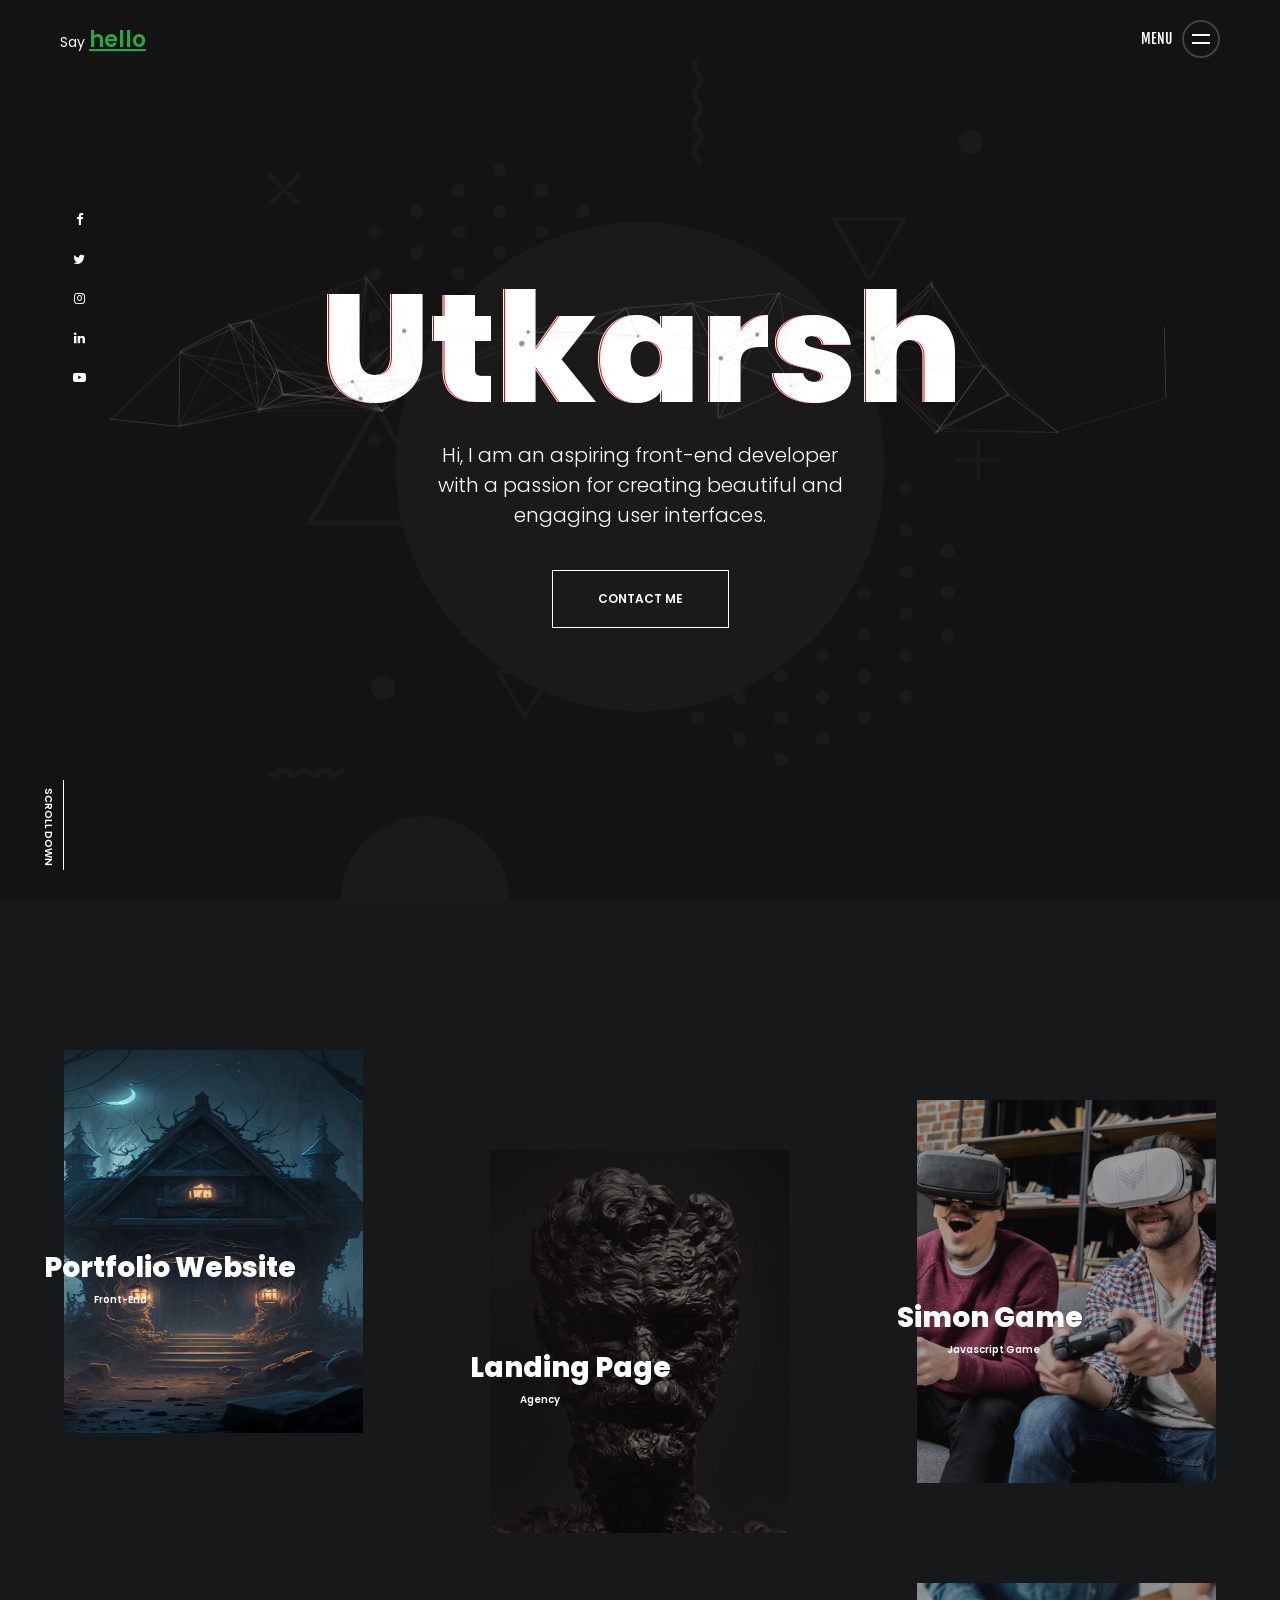
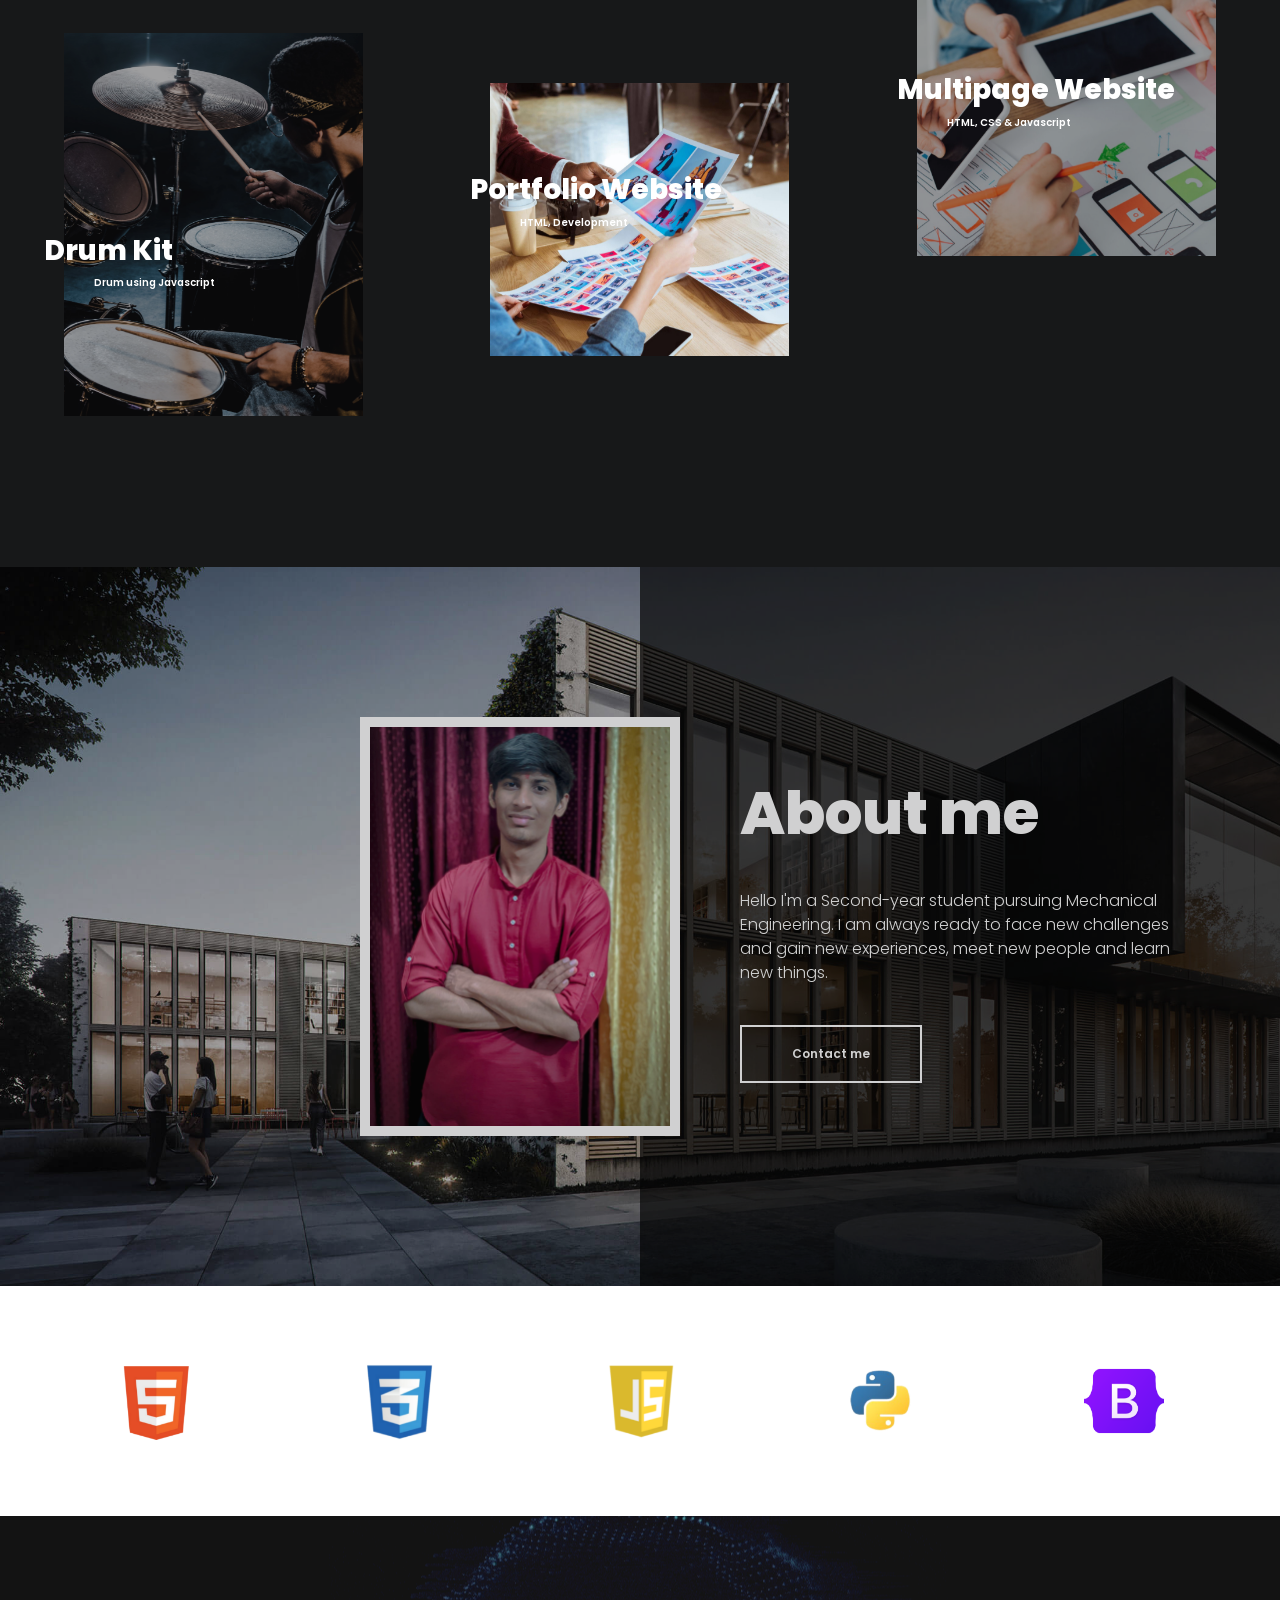
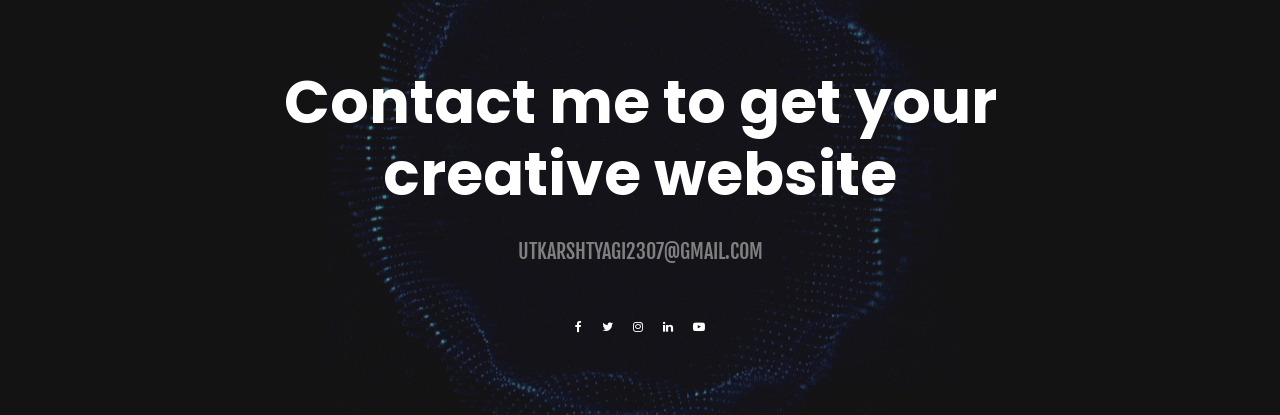
==== index.html @ cb0cd1a7 "updated index" ====
<!doctype html>
<html lang="en">
<head>
<meta charset="utf-8">
<meta name="viewport" content="width=device-width, initial-scale=1, shrink-to-fit=no">
<meta name="format-detection" content="telephone=no">
<meta name="theme-color" content="#33a16e"/>
<title>Utkarsh Tyagi</title>
<meta name="author" content="Themezinho">
<meta name="description" content="Unicord | Creative Portfolio for Freelancers & Agencies">
<meta name="keywords" content="creative, works, showcase, portfolio, highlight, projects, parallax, agency, digital, studio, css, animation, transition, svg, html, css">


<!-- TWITTER META -->
<meta name="twitter:card" content="summary">
<meta name="twitter:site" content="@geeky_utkarsh">
<meta name="twitter:creator" content="@geeky_utkarsh">
<meta name="twitter:title" content="Utkarsh Tyagi">

<!-- CSS FILES -->
<link rel="stylesheet" href="css/font-awesome.min.css">
<link rel="stylesheet" href="css/animate.min.css">
<link rel="stylesheet" href="css/swiper.min.css">
<link rel="stylesheet" href="css/bootstrap.min.css">
<link rel="stylesheet" href="css/style.css">
</head>


<body>
<div class="preloader">
  <div class="inner">
    <div class="loader">
      <div class="trackbar">
        <div class="loadbar"></div>
      </div>
    </div>
    <!-- end loader -->
    <div class="holder"> <span class="typewriter" id="typewriter"></span> </div>
    <!-- end holder --> 
  </div>
  <!-- end inner --> 
</div>
<!-- end preloader -->
<div class="transition-overlay">
  <div class="green-layer"></div>
  <div class="black-layer"></div>
</div>
<!-- end transition-overlay -->
<nav class="navigation-menu">
  <div class="green-layer"></div>
  <div class="black-layer"></div>
  <div class="inner">
    <ul>
      <li><a href="#">Home</a></li>
      <li><a href="#portfolio">Portfolio</a></li>
      <li><a href="#about">About</a></li>
      <li><a href="mailto:utkarshtyagi2307@gmail.com">Contact me</a></li>
    </ul>
    <address>
    J.C. BOSE UST<br>
    121006, Faridabad<br>
    Haryana
    </address>
  </div>
  <!-- end inner --> 
</nav>
<!-- end navigation-menu -->
  <nav class="navbar">
    <!-- <div class="logo"> <a href="index.html"><img src="images/logo.png" alt="Image"></a> </div> -->
    <!-- end logo -->
    <div class="email-us">Say <a href="mailto:utkarshtyagi2307@gmail.com"><span class="green">hello</span></a></div>
    <!-- end email-us -->
    <!-- <div class="languages"> <a href="#" class="active">EN</a> <a href="#">RU</a> </div> -->
    <!-- end languages -->
    <div class="sandwich-nav"> <b>MENU</b>
      <div class="sandwich-btn circle" id="sandwich-btn" data-dist="7"> <span></span> <span></span> </div>
      <!-- end sandwich-btn --> 
      
    </div>
    <!-- end sandwich-nav --> 
  </nav>
  <!-- end navbar -->
<header class="header">
	<div class="particles-mask" id="parallax">
  <div class="inner">
  <div class="masker">
  <div class="layer" data-depth="0.2">
   <h1 data-text="Utkarsh">Utkarsh</h1>
   </div>
   <!-- end layer -->
  <div id="particles-js"></div>
  <!-- end particles-js -->
   </div>
   <!-- end masker -->
   <h5>Hi, I am an aspiring front-end developer with a passion for creating beautiful and engaging user interfaces.</h5>
   <a href="callto:8447203113">CONTACT ME</a>
  </div>
  <!-- end inner -->
</div>
<!-- end particles-mask -->
	
  <ul class="social-media">
    <li><a href="https://www.facebook.com/profile.php?id=100008472822147"><i class="fa fa-facebook"></i></a></li>
    <li><a href="https://twitter.com/geeky_utkarsh"><i class="fa fa-twitter"></i></a></li>
    <li><a href="https://www.instagram.com/geeky_utkarsh/"><i class="fa fa-instagram"></i></a></li>
    <li><a href="https://www.linkedin.com/in/utkarsh-tyagi-35b911200/"><i class="fa fa-linkedin"></i></a></li>
    <li><a href="https://www.youtube.com/@UtkarshTyagiOfficial"><i class="fa fa-youtube-play"></i></a></li>
  </ul>
  <div class="scroll-down"><b>SCROLL DOWN</b><span></span></div>
  <!-- end scroll-down --> 
</header>
<!-- end header -->
<div class="header-spacing"></div>
<!-- end header-spacing -->
<main>
<section id="portfolio" class="works">
  <ul>
    <li class="wow fadeInUp">
      <figure data-tilt> <img src="images/works01.png" alt="Image" class="thumb">
        <figcaption>
           <img src="images/brand-logo.png" alt="Image" class="brand">
          
          <h3>Portfolio Website</h3>
          <small>Front-End</small> <a href="case-details.html">CLICK HERE</a> </figcaption>
      </figure>
    </li>
    <li class="wow fadeInUp">
      <figure data-tilt> <img src="images/works02.jpg" alt="Image" class="thumb">
        <figcaption> <img src="images/brand-logo.png" alt="Image" class="brand">
          <h3>Landing Page</h3>
          <small>Agency</small> <a href="case-details.html">CLICK HERE</a> </figcaption>
      </figure>
    </li>
    <li class="wow fadeInUp">
      <figure data-tilt> <img src="images/works03.png" alt="Image" class="thumb" style="opacity: 0.6;">
        <figcaption> <img src="images/brand-logo.png" alt="Image" class="brand">
          <h3>Simon Game</h3>
          <small>Javascript Game</small> <a href="case-details.html">CLICK HERE</a> </figcaption>
      </figure>
    </li>
    <li class="wow fadeInUp">
      <figure data-tilt> <img src="images/works04.png" alt="Image" class="thumb" style="opacity: 0.6;">
        <figcaption> <img src="images/brand-logo.png" alt="Image" class="brand">
          <h3>Drum Kit</h3>
          <small>Drum using Javascript</small> <a href="case-details.html">CLICK HERE</a> </figcaption>
      </figure>
    </li>
    <li class="wow fadeInUp">
      <figure data-tilt> <img src="images/works05.jpeg" alt="Image" class="thumb" style="opacity: 0.6;">
        <figcaption> <img src="images/brand-logo.png" alt="Image" class="brand">
          <h3>Multipage Website</h3>
          <small>HTML, CSS & Javascript</small> <a href="case-details.html">CLICK HERE</a> </figcaption>
      </figure>
    </li>
    <li class="wow fadeInUp">
      <figure data-tilt> <img src="images/works06.jpeg" alt="Image" class="thumb">
        <figcaption> <img src="images/brand-logo.png" alt="Image" class="brand">
          <h3>Portfolio Website</h3>
          <small>HTML, Development</small> <a href="case-details.html">CLICK HERE</a> </figcaption>
      </figure>
    </li>
  </ul>
</section>
<!-- end works -->
<!-- <section class="features-content">
  <div class="container">
    <div class="row">
      <div class="col-lg-5 wow fadeInLeft">
        <h2>BENEFITS WITH UNICORDS</h2>
        <h6>All of our products exist to help you customize your website and add some advanced functionality lacks.</h6>
      </div>
 
      <div class="col-lg-7">
        <div class="row inner">
          <div class="col-md-4 wow fadeInUp"> <img src="images/icon01.png" alt="Image">
            <h4>USER INTERFACE & EXPERIENCE</h4>
            <p>Unicord provides a fantastic living experience.</p>
            <a href="#">LEARN MORE</a> </div>
         
          <div class="col-md-4 wow fadeInUp"> <img src="images/icon02.png" alt="Image">
            <h4>USER FRIENDLY CMS SYSTEMS</h4>
            <p>Website and add some advanced lacks.</p>
            <a href="#">LEARN MORE</a> </div>
        
          <div class="col-md-4 wow fadeInUp"> <img src="images/icon03.png" alt="Image">
            <h4>DIGITAL MEDIA MARKETTING</h4>
            <p>Website and add some advanced functionality.</p>
            <a href="#">LEARN MORE</a> </div>
         
          <div class="col-md-4 wow fadeInUp"> <img src="images/icon02.png" alt="Image">
            <h4>MOBILE APPLICATIONS ANDROID & IOS</h4>
            <p>Website and add some advanced functionality</p>
            <a href="#">LEARN MORE</a> </div>
         
          <div class="col-md-4 wow fadeInUp"> <img src="images/icon03.png" alt="Image">
            <h4>VIDEO EDITION & TV COMMERCIALS</h4>
            <p>Website and add some advanced functionality</p>
            <a href="#">LEARN MORE</a> </div>
       
        </div>
    
      </div>
  
    </div>

  </div>
 
</section> -->
<!-- end features-content -->
<section id="about" class="full-media-content bg-image" data-background="images/hero01.jpg">
  <div class="sides">
    <figure class="wow fadeInLeft"><img src="images/office01.jpeg" alt="Image"></figure>
  </div>
  <!-- end sides -->
  <div class="sides inner-content">
    <div class="inner wow fadeInUp">
      <h5></h5>
      <h2>About me</h2>
      <p>Hello I'm a Second-year student pursuing Mechanical Engineering. I am always ready to face new challenges and gain new experiences, meet new people and learn new things.</p>
      <a href="#">Contact me</a> </div>
    <!-- end inner --> 
  </div>
  <!-- end sides --> 
</section>
<!-- end full-media-content -->
<section class="logos">
  <div class="container">
    <ul>
      <li class="wow fadeInUp">
        <figure> <img src="images/logo01.png" alt="Image">
          <h6>HTML 5</h6>
        </figure>
      </li>
      <li class="wow fadeInUp">
        <figure> <img src="images/logo02.png" alt="Image">
          <h6>CSS 3</h6>
        </figure>
      </li>
      <li class="wow fadeInUp">
        <figure> <img src="images/logo03.png" alt="Image">
          <h6>JAVASCRIPT</h6>
        </figure>
      </li>
      <li class="wow fadeInUp">
        <figure> <img src="images/logo04.png" alt="Image">
          <h6>PYTHON</h6>
        </figure>
      </li>
      <li class="wow fadeInUp">
        <figure> <img src="images/logo05.png" alt="Image">
          <h6>BOOTSTRAP</h6>
        </figure>
      </li>
    </ul>
  </div>
  <!-- end container -->
</section>
<!-- end logos -->
<footer class="footer">
  <div class="container wow fadeIn"> 
   <!-- <img src="images/logo.png" alt="Image"> -->
    <h2>Contact me to get your<br>
      creative website</h2>
    <a href="mailto:utkarshtyagi2307@gmail.com"><h5>utkarshtyagi2307@gmail.com</h5></a>
    <ul>
      <li><a href="https://www.facebook.com/profile.php?id=100008472822147"><i class="fa fa-facebook"></i></a></li>
      <li><a href="https://twitter.com/geeky_utkarsh"><i class="fa fa-twitter"></i></a></li>
      <li><a href="https://www.instagram.com/geeky_utkarsh/"><i class="fa fa-instagram"></i></a></li>
      <li><a href="https://www.linkedin.com/in/utkarsh-tyagi-35b911200/"><i class="fa fa-linkedin"></i></a></li>
      <li><a href="https://www.youtube.com/@UtkarshTyagiOfficial"><i class="fa fa-youtube-play"></i></a></li>
    </ul>
  <!-- end container --> 
</footer>
<!-- end footer --> 
</main>
<!-- end main -->


<!-- JS FILES --> 
<script src="js/jquery.min.js"></script> 
<script src="js/popper.min.js"></script> 
<script src="js/bootstrap.min.js"></script> 
<script src="js/swiper.min.js"></script> 
<script src="js/wow.min.js"></script> 
<script src="js/isotope.min.js"></script> 
<script src="js/tilt.jquery.js"></script> 
<script src="js/jquery.typewriter.js"></script>
<script src='js/TweenMax.min.js'></script> 
<script src='js/imagesloaded.pkgd.min.js'></script>  
<script src='js/particles.min.js'></script>  
<script src='js/jquery.parallax.min.js'></script>  
<script src='js/motion.blur.js'></script>  
<script src="js/scripts.js"></script> 

<!--Start of Tawk.to Script-->
<script type="text/javascript">
  var Tawk_API=Tawk_API||{}, Tawk_LoadStart=new Date();
  (function(){
  var s1=document.createElement("script"),s0=document.getElementsByTagName("script")[0];
  s1.async=true;
  s1.src='https://embed.tawk.to/63efea5d4247f20fefe13436/1gpgimvr1';
  s1.charset='UTF-8';
  s1.setAttribute('crossorigin','*');
  s0.parentNode.insertBefore(s1,s0);
  })();
  </script>
  <!--End of Tawk.to Script-->

</body>
</html>
---- css/style.css ----
/*

@Author: Themezinho
@URL: http://www.themezinho.net

This file contains the styling for the actual theme, this
is the file you need to edit to change the look of the
theme.


// Table of contents //

	01.	GOOGLE FONTS
	02.	BODY
	03.	CUSTOM CLASSES
	04. FORM ELEMENTS
	05.	SECTIONS
	06.	HTML TAGS
	07.	LINKS
	08.	MODAL
	09.	PAGINATION
	10. PRELOADER
	11.	TRANSITION OVERLAY
	12.	SANDWICH BUTTON
	13.	SCROLL DOWN
	14.	NAVIGATION MENU
	15.	HEADER
	16.	SOCIAL MEDIA
	17.	NAVBAR
	18.	SLIDER
	19.	PAGE HEADER
	20.	VIDEO BG
	21.	WORKS
	22.	FEATURES CONTENT
	23.	LISTING CONTENT
	24.	FULL MEDIA CONTENT
	25.	INTRODUCTION
	26. OUR TEAM
	27.	NEWS
	28.	SAY HELLO
	29.	LOGOS
	30.	FOOTER
	31.	RESPONSIVE TABLET FIXES
	32. REPSONSIVE MOBILE FIXES



*/
/* GOOGLE FONTS */
@import url("https://fonts.googleapis.com/css?family=Fjalla+One|Poppins:300,400,600,800&subset=latin-ext");
* {
  outline: none !important;
}

body {
  font-size: 16px;
  background: #131313;
  font-family: "Poppins", sans-serif;
  -webkit-font-smoothing: antialiased;
  text-rendering: optimizeLegibility;
  -moz-osx-font-smoothing: grayscale;
  height: 100%;
  overflow: hidden;
}

html {
  height: 100%;
}

/* HTML ELEMENTS */
img {
  max-width: 100%;
}

b {
  font-weight: 600;
}

strong {
  font-weight: 800;
}

/* CUSTOM CLASSES */
@media (min-width: 1200px) {
  .container {
    max-width: 1240px;
  }
}
.header-spacing {
  width: 100%;
  height: 100%;
  display: flex;
  flex-wrap: wrap;
}

.overflow {
  overflow: hidden;
}

/* FORM ELEMENTS */
input[type=text] {
  height: 58px;
  line-height: 54px;
  display: inline-block;
  border: 2px solid #eee;
  padding: 0 20px;
}

textarea {
  height: 158px;
  line-height: 54px;
  display: inline-block;
  border: 2px solid #eee;
  padding: 20px;
}

label {
  display: block;
  font-weight: 600;
}

button[type=submit] {
  height: 58px;
  display: inline-block;
  padding: 0 40px;
  color: #fff;
  font-size: 13px;
  font-weight: 700;
  background: #000;
  color: #fff;
  border: none;
}

/* SECTIONS */
main {
  width: 100%;
  display: flex;
  flex-wrap: wrap;
  position: relative;
  z-index: 5;
  background: #171819;
}

/* LINKS */
a {
  -webkit-transition: 0.25s ease-in-out;
  -moz-transition: 0.25s ease-in-out;
  -ms-transition: 0.25s ease-in-out;
  -o-transition: 0.25s ease-in-out;
  transition: 0.25s ease-in-out;
  color: #000;
}
a:hover {
  text-decoration: underline;
}

/* GLITCH ANIMZ */
@keyframes noise-anim {
  0% {
    clip: rect(18px, 9999px, 16px, 0);
  }
  5% {
    clip: rect(129px, 9999px, 91px, 0);
  }
  10% {
    clip: rect(48px, 9999px, 117px, 0);
  }
  15% {
    clip: rect(19px, 9999px, 40px, 0);
  }
  20% {
    clip: rect(46px, 9999px, 53px, 0);
  }
  25% {
    clip: rect(90px, 9999px, 18px, 0);
  }
  30% {
    clip: rect(76px, 9999px, 129px, 0);
  }
  35% {
    clip: rect(48px, 9999px, 62px, 0);
  }
  40% {
    clip: rect(100px, 9999px, 80px, 0);
  }
  45% {
    clip: rect(105px, 9999px, 29px, 0);
  }
  50% {
    clip: rect(78px, 9999px, 79px, 0);
  }
  55% {
    clip: rect(7px, 9999px, 119px, 0);
  }
  60% {
    clip: rect(83px, 9999px, 108px, 0);
  }
  65% {
    clip: rect(80px, 9999px, 92px, 0);
  }
  70% {
    clip: rect(79px, 9999px, 68px, 0);
  }
  75% {
    clip: rect(14px, 9999px, 65px, 0);
  }
  80% {
    clip: rect(76px, 9999px, 78px, 0);
  }
  85% {
    clip: rect(44px, 9999px, 66px, 0);
  }
  90% {
    clip: rect(28px, 9999px, 118px, 0);
  }
  95% {
    clip: rect(125px, 9999px, 79px, 0);
  }
  100% {
    clip: rect(103px, 9999px, 15px, 0);
  }
}
@keyframes noise-anim-2 {
  0% {
    clip: rect(80px, 9999px, 50px, 0);
  }
  5% {
    clip: rect(79px, 9999px, 29px, 0);
  }
  10% {
    clip: rect(8px, 9999px, 80px, 0);
  }
  15% {
    clip: rect(69px, 9999px, 98px, 0);
  }
  20% {
    clip: rect(56px, 9999px, 95px, 0);
  }
  25% {
    clip: rect(4px, 9999px, 94px, 0);
  }
  30% {
    clip: rect(37px, 9999px, 75px, 0);
  }
  35% {
    clip: rect(91px, 9999px, 97px, 0);
  }
  40% {
    clip: rect(128px, 9999px, 127px, 0);
  }
  45% {
    clip: rect(75px, 9999px, 108px, 0);
  }
  50% {
    clip: rect(75px, 9999px, 110px, 0);
  }
  55% {
    clip: rect(94px, 9999px, 83px, 0);
  }
  60% {
    clip: rect(111px, 9999px, 112px, 0);
  }
  65% {
    clip: rect(5px, 9999px, 84px, 0);
  }
  70% {
    clip: rect(90px, 9999px, 54px, 0);
  }
  75% {
    clip: rect(10px, 9999px, 93px, 0);
  }
  80% {
    clip: rect(60px, 9999px, 47px, 0);
  }
  85% {
    clip: rect(70px, 9999px, 119px, 0);
  }
  90% {
    clip: rect(83px, 9999px, 119px, 0);
  }
  95% {
    clip: rect(55px, 9999px, 78px, 0);
  }
  100% {
    clip: rect(64px, 9999px, 91px, 0);
  }
}
/* DOTS MENU */
.dots-menu {
  float: right;
  position: relative;
  width: 20px;
  height: 20px;
  margin: 0;
  cursor: pointer;
}
.dots-menu .pix {
  position: absolute;
  width: 4px;
  height: 4px;
  background-color: #fff;
  border-radius: 100%;
  transition: 0.2s ease-in-out;
}
.dots-menu .pix:nth-of-type(1) {
  transform: translate(0px, 0px);
}
.dots-menu .pix:nth-of-type(2) {
  transform: translate(8px, 0px);
}
.dots-menu .pix:nth-of-type(3) {
  transform: translate(16px, 0px);
}
.dots-menu .pix:nth-of-type(4) {
  transform: translate(0px, 8px);
}
.dots-menu .pix:nth-of-type(5) {
  transform: translate(8px, 8px);
}
.dots-menu .pix:nth-of-type(6) {
  transform: translate(16px, 8px);
}
.dots-menu .pix:nth-of-type(7) {
  transform: translate(0px, 16px);
}
.dots-menu .pix:nth-of-type(8) {
  transform: translate(8px, 16px);
}
.dots-menu .pix:nth-of-type(9) {
  transform: translate(16px, 16px);
}
.dots-menu:hover .pix {
  background-color: #33a16e;
}
.dots-menu:hover .pix:nth-of-type(1) {
  transform: translate(-4px, -4px);
}
.dots-menu:hover .pix:nth-of-type(3) {
  transform: translate(20px, -4px);
}
.dots-menu:hover .pix:nth-of-type(7) {
  transform: translate(-4px, 20px);
}
.dots-menu:hover .pix:nth-of-type(9) {
  transform: translate(20px, 20px);
}
.dots-menu.active .pix:nth-of-type(1) {
  transform: translate(0, 0);
}
.dots-menu.active .pix:nth-of-type(2) {
  transform: translate(4px, 4px);
}
.dots-menu.active .pix:nth-of-type(3) {
  transform: translate(16px, 0);
}
.dots-menu.active .pix:nth-of-type(4) {
  transform: translate(4px, 12px);
}
.dots-menu.active .pix:nth-of-type(6) {
  transform: translate(12px, 4px);
}
.dots-menu.active .pix:nth-of-type(7) {
  transform: translate(0, 16px);
}
.dots-menu.active .pix:nth-of-type(8) {
  transform: translate(12px, 12px);
}
.dots-menu.active .pix:nth-of-type(9) {
  transform: translate(16px, 16px);
}
.dots-menu.active:hover .pix:nth-of-type(1) {
  transform: translate(-4px, -4px);
}
.dots-menu.active:hover .pix:nth-of-type(2) {
  transform: translate(2px, 2px);
}
.dots-menu.active:hover .pix:nth-of-type(3) {
  transform: translate(20px, -4px);
}
.dots-menu.active:hover .pix:nth-of-type(4) {
  transform: translate(2px, 14px);
}
.dots-menu.active:hover .pix:nth-of-type(6) {
  transform: translate(14px, 2px);
}
.dots-menu.active:hover .pix:nth-of-type(7) {
  transform: translate(-4px, 20px);
}
.dots-menu.active:hover .pix:nth-of-type(8) {
  transform: translate(14px, 14px);
}
.dots-menu.active:hover .pix:nth-of-type(9) {
  transform: translate(20px, 20px);
}

/* MODAL */
.modal .modal-dialog {
  width: 600px;
  max-width: 100%;
  margin: 0 auto;
}

.modal .modal-dialog .modal-content {
  width: 100%;
  height: 300px;
  margin-top: 30%;
  border-radius: 0;
  border: none;
  box-shadow: 0 0 40px rgba(0, 0, 0, 0.3);
  position: relative;
}

.modal .modal-dialog .modal-content .close {
  width: 50px;
  height: 50px;
  line-height: 50px;
  background: #33a16e;
  color: #fff;
  position: absolute;
  right: 0;
  top: 0;
  opacity: 1;
  text-align: center;
  font-size: 13px;
}

.modal #map {
  width: 100%;
  height: 300px;
  float: left;
}

.green {
  color: #28a745!important;
}

/* PAGINATION */
.pagination {
  width: 100%;
  height: 40px;
  display: block;
  float: left;
  text-align: center;
  margin: 0;
}
.pagination li.page-item {
  float: none;
  display: inline-block;
}
.pagination li.page-item a.page-link {
  height: 40px;
  line-height: 36px;
  border: 2px solid #000;
  float: left;
  border-radius: 0 !important;
  font-size: 12px;
  color: #000;
  font-weight: 600;
  padding: 0 20px;
}

/* PRELOADER */
.preloader {
  width: 100%;
  height: 100%;
  position: fixed;
  left: 0;
  top: 0;
  z-index: 13;
  background: #33a16e;
  -webkit-transition: all 400ms cubic-bezier(0.595, 0.03, 0, 0.88);
  -moz-transition: all 400ms cubic-bezier(0.595, 0.03, 0, 0.88);
  -o-transition: all 400ms cubic-bezier(0.595, 0.03, 0, 0.88);
  transition: all 400ms cubic-bezier(0.595, 0.03, 0, 0.88);
  /* custom */
  -webkit-transition-timing-function: cubic-bezier(0.595, 0.03, 0, 0.88);
  -moz-transition-timing-function: cubic-bezier(0.595, 0.03, 0, 0.88);
  -o-transition-timing-function: cubic-bezier(0.595, 0.03, 0, 0.88);
  transition-timing-function: cubic-bezier(0.595, 0.03, 0, 0.88);
  /* custom */
}
.preloader .inner {
  width: 100%;
  height: 100%;
  position: absolute;
  left: 0;
  top: 0;
  background: url(../images/preloader.gif) center no-repeat #000;
  background-size: 80px 80px;
  -webkit-transition: all 400ms cubic-bezier(0.595, 0.03, 0, 0.88);
  -moz-transition: all 400ms cubic-bezier(0.595, 0.03, 0, 0.88);
  -o-transition: all 400ms cubic-bezier(0.595, 0.03, 0, 0.88);
  transition: all 400ms cubic-bezier(0.595, 0.03, 0, 0.88);
  /* custom */
  -webkit-transition-timing-function: cubic-bezier(0.595, 0.03, 0, 0.88);
  -moz-transition-timing-function: cubic-bezier(0.595, 0.03, 0, 0.88);
  -o-transition-timing-function: cubic-bezier(0.595, 0.03, 0, 0.88);
  transition-timing-function: cubic-bezier(0.595, 0.03, 0, 0.88);
  /* custom */
}
.preloader .holder {
  width: 100%;
  height: 26px;
  position: absolute;
  left: 0;
  top: 50%;
  margin-top: 50px;
  text-align: center;
}
.preloader .typewriter {
  height: 26px;
  line-height: 26px;
  display: inline-block;
  color: #fff;
}
.preloader .typewriter #typewriter-text {
  float: left;
  font-size: 12px;
  margin-left: 5px;
  margin-top: -2px;
  margin-right: 3px;
}
.preloader .typewriter #typewriter-suffix {
  width: 2px;
  height: 16px;
  display: inline-block;
  background: #33a16e;
  text-indent: -1000px;
  overflow: hidden;
}
.preloader .loader {
  width: 100%;
  height: 3px;
  border: none;
  border-radius: none;
  position: absolute;
  top: 0;
  left: 0;
}
.preloader .loader:after {
  content: "";
  display: block;
  width: 100%;
  height: 100%;
  z-index: 3;
  position: absolute;
  top: 0;
  left: 0;
}
.preloader .trackbar {
  width: 100%;
  height: 100%;
  border-radius: 0;
  color: #fff;
  text-align: center;
  position: relative;
  background: #808080;
  opacity: 0.99;
}
.preloader .loadbar {
  width: 0%;
  height: 100%;
  background: #33a16e;
  box-shadow: 0px 0px 10px #33a16e;
  position: absolute;
  top: 0;
  left: 0;
  z-index: 2;
  animation: flicker 5s infinite;
  overflow: hidden;
}

/* PAGE LOADED */
.page-loaded {
  overflow: inherit;
}
.page-loaded .preloader {
  left: 100%;
  transition-delay: 0.5s;
}
.page-loaded .preloader .inner {
  left: 100%;
}
.page-loaded .navbar {
  transform: translateY(0);
}
.page-loaded .header {
  margin: 0;
}
.page-loaded .header .slider {
  transform: scale(1);
  opacity: 1;
}
.page-loaded .header .slider .gallery-thumbs {
  transform: translateX(0);
  opacity: 1;
}

/* TRANSITION OVERLAY */
.transition-overlay {
  width: 100%;
  height: 100%;
  position: fixed;
  top: 0;
  left: 0;
  z-index: 13;
  visibility: hidden;
}
.transition-overlay .black-layer {
  width: 100%;
  height: 100%;
  position: absolute;
  left: -100%;
  top: 0;
  z-index: 3;
  background: #000;
  -webkit-transition: all 400ms cubic-bezier(0.595, 0.03, 0, 0.88);
  -moz-transition: all 400ms cubic-bezier(0.595, 0.03, 0, 0.88);
  -o-transition: all 400ms cubic-bezier(0.595, 0.03, 0, 0.88);
  transition: all 400ms cubic-bezier(0.595, 0.03, 0, 0.88);
  /* custom */
  -webkit-transition-timing-function: cubic-bezier(0.595, 0.03, 0, 0.88);
  -moz-transition-timing-function: cubic-bezier(0.595, 0.03, 0, 0.88);
  -o-transition-timing-function: cubic-bezier(0.595, 0.03, 0, 0.88);
  transition-timing-function: cubic-bezier(0.595, 0.03, 0, 0.88);
  /* custom */
}
.transition-overlay .green-layer {
  width: 100%;
  height: 100%;
  position: absolute;
  left: -100%;
  top: 0;
  z-index: 2;
  background: #33a16e;
  -webkit-transition: all 400ms cubic-bezier(0.595, 0.03, 0, 0.88);
  -moz-transition: all 400ms cubic-bezier(0.595, 0.03, 0, 0.88);
  -o-transition: all 400ms cubic-bezier(0.595, 0.03, 0, 0.88);
  transition: all 400ms cubic-bezier(0.595, 0.03, 0, 0.88);
  /* custom */
  -webkit-transition-timing-function: cubic-bezier(0.595, 0.03, 0, 0.88);
  -moz-transition-timing-function: cubic-bezier(0.595, 0.03, 0, 0.88);
  -o-transition-timing-function: cubic-bezier(0.595, 0.03, 0, 0.88);
  transition-timing-function: cubic-bezier(0.595, 0.03, 0, 0.88);
  /* custom */
}
.transition-overlay.open {
  visibility: visible;
}
.transition-overlay.open .green-layer {
  left: 0;
  transition-delay: 0s;
}
.transition-overlay.open .black-layer {
  left: 0;
  transition-delay: 0.4s;
}

/* SANDWICH BUTTON */
.sandwich-btn {
  width: 46px;
  height: 46px;
  float: right;
  position: relative;
  cursor: pointer;
  border-radius: 50%;
}
.sandwich-btn span {
  display: block;
  height: 2px;
  width: 18px;
  background: #fff;
  opacity: 1;
  position: absolute;
  right: 8px;
  -webkit-transform: rotate(0deg);
  -moz-transform: rotate(0deg);
  -o-transform: rotate(0deg);
  transform: rotate(0deg);
  -webkit-transition: 0.25s ease-in-out;
  -moz-transition: 0.25s ease-in-out;
  -o-transition: 0.25s ease-in-out;
  transition: 0.25s ease-in-out;
}
.sandwich-btn span:nth-child(1) {
  top: 12px;
}
.sandwich-btn span:nth-child(2) {
  top: 20px;
}
.sandwich-btn.open span:nth-child(1) {
  top: 16px;
  -webkit-transform: rotate(135deg);
  -moz-transform: rotate(135deg);
  -o-transform: rotate(135deg);
  transform: rotate(135deg);
}
.sandwich-btn.open span:nth-child(2) {
  top: 16px;
  -webkit-transform: rotate(-135deg);
  -moz-transform: rotate(-135deg);
  -o-transform: rotate(-135deg);
  transform: rotate(-135deg);
}

/* NAVIGATION MENU */
.navigation-menu {
  width: 100%;
  height: 100%;
  display: flex;
  flex-direction: column;
  justify-content: center;
  position: fixed;
  left: 0;
  top: 0;
  z-index: 8;
  visibility: hidden;
  -webkit-transition: 0.25s ease-in-out;
  -moz-transition: 0.25s ease-in-out;
  -ms-transition: 0.25s ease-in-out;
  -o-transition: 0.25s ease-in-out;
  transition: 0.25s ease-in-out;
}
.navigation-menu .black-layer {
  width: 100%;
  height: 100%;
  position: absolute;
  left: -100%;
  top: 0;
  z-index: 3;
  background: #000;
  -webkit-transition: all 400ms cubic-bezier(0.595, 0.03, 0, 0.88);
  -moz-transition: all 400ms cubic-bezier(0.595, 0.03, 0, 0.88);
  -o-transition: all 400ms cubic-bezier(0.595, 0.03, 0, 0.88);
  transition: all 400ms cubic-bezier(0.595, 0.03, 0, 0.88);
  /* custom */
  -webkit-transition-timing-function: cubic-bezier(0.595, 0.03, 0, 0.88);
  -moz-transition-timing-function: cubic-bezier(0.595, 0.03, 0, 0.88);
  -o-transition-timing-function: cubic-bezier(0.595, 0.03, 0, 0.88);
  transition-timing-function: cubic-bezier(0.595, 0.03, 0, 0.88);
  /* custom */
}
.navigation-menu .green-layer {
  width: 100%;
  height: 100%;
  position: absolute;
  left: -100%;
  top: 0;
  z-index: 2;
  background: #33a16e;
  -webkit-transition: all 400ms cubic-bezier(0.595, 0.03, 0, 0.88);
  -moz-transition: all 400ms cubic-bezier(0.595, 0.03, 0, 0.88);
  -o-transition: all 400ms cubic-bezier(0.595, 0.03, 0, 0.88);
  transition: all 400ms cubic-bezier(0.595, 0.03, 0, 0.88);
  /* custom */
  -webkit-transition-timing-function: cubic-bezier(0.595, 0.03, 0, 0.88);
  -moz-transition-timing-function: cubic-bezier(0.595, 0.03, 0, 0.88);
  -o-transition-timing-function: cubic-bezier(0.595, 0.03, 0, 0.88);
  transition-timing-function: cubic-bezier(0.595, 0.03, 0, 0.88);
  /* custom */
}
.navigation-menu .inner {
  color: #fff;
  position: relative;
  z-index: 4;
  text-align: center;
  -webkit-transition: all 400ms cubic-bezier(0.595, 0.03, 0, 0.88);
  -moz-transition: all 400ms cubic-bezier(0.595, 0.03, 0, 0.88);
  -o-transition: all 400ms cubic-bezier(0.595, 0.03, 0, 0.88);
  transition: all 400ms cubic-bezier(0.595, 0.03, 0, 0.88);
  /* custom */
  -webkit-transition-timing-function: cubic-bezier(0.595, 0.03, 0, 0.88);
  -moz-transition-timing-function: cubic-bezier(0.595, 0.03, 0, 0.88);
  -o-transition-timing-function: cubic-bezier(0.595, 0.03, 0, 0.88);
  transition-timing-function: cubic-bezier(0.595, 0.03, 0, 0.88);
  /* custom */
  opacity: 0;
  transform: scale(1.1);
}
.navigation-menu .inner ul {
  display: block;
  margin: 0;
  padding: 0;
}
.navigation-menu .inner ul li {
  display: block;
  margin: 0;
  padding: 0;
  position: relative;
}
.navigation-menu .inner ul li:hover ul {
  opacity: 1;
  visibility: visible;
}
.navigation-menu .inner ul li ul {
  width: 100%;
  height: 100%;
  display: flex;
  flex-direction: row;
  position: absolute;
  left: 0;
  top: 0;
  background: rgba(0, 0, 0, 0.95);
  text-align: center;
  flex-wrap: wrap;
  justify-content: center;
  align-items: center;
  opacity: 0;
  visibility: hidden;
  -webkit-transition: 0.25s ease-in-out;
  -moz-transition: 0.25s ease-in-out;
  -ms-transition: 0.25s ease-in-out;
  -o-transition: 0.25s ease-in-out;
  transition: 0.25s ease-in-out;
  transition-delay: 0s !important;
}
.navigation-menu .inner ul li ul li {
  margin: 0 20px;
  padding: 0;
  list-style: none;
  position: static;
}
.navigation-menu .inner ul li ul li a {
  float: left;
  font-size: 18px;
}
.navigation-menu .inner ul li ul li a:before {
  display: none;
}
.navigation-menu .inner ul li ul li a:hover {
  color: #33a16e;
}
.navigation-menu .inner ul li a {
  font-size: 50px;
  font-weight: 800;
  color: #fff;
  position: relative;
}
.navigation-menu .inner ul li a:before {
  content: "";
  width: 0;
  height: 10px;
  position: absolute;
  left: 0;
  bottom: 12px;
  background: #33a16e;
  z-index: -1;
  -webkit-transition: 0.25s ease-in-out;
  -moz-transition: 0.25s ease-in-out;
  -ms-transition: 0.25s ease-in-out;
  -o-transition: 0.25s ease-in-out;
  transition: 0.25s ease-in-out;
}
.navigation-menu .inner ul li a:hover {
  text-decoration: none;
}
.navigation-menu .inner ul li a:hover:before {
  width: 100%;
}
.navigation-menu .inner address {
  margin-top: 50px;
  font-size: 18px;
  font-family: "Fjalla One", sans-serif;
}
.navigation-menu.open {
  visibility: visible;
}
.navigation-menu.open .green-layer {
  left: 0;
  transition-delay: 0s;
}
.navigation-menu.open .black-layer {
  left: 0;
  transition-delay: 0.4s;
}
.navigation-menu.open .inner {
  opacity: 1;
  transition-delay: 0.5s;
  transform: scale(1);
}

/* HEADER */
.header {
  width: 100%;
  height: 100%;
  display: flex;
  flex-wrap: wrap;
  position: fixed;
  left: 0;
  top: 0;
}

/* SOCIAL MEDIA */
.social-media {
  width: 38px;
  position: absolute;
  z-index: 7;
  left: 60px;
  top: 200px;
  text-align: center;
  margin: 0;
  padding: 0;
}
.social-media li {
  width: 100%;
  float: left;
  display: block;
  padding: 0;
  list-style: none;
}
.social-media li a {
  width: 100%;
  float: left;
  color: #fff;
  font-size: 13px;
  margin: 10px 0;
}
.social-media li a:hover {
  color: #33a16e;
}

/* SCROLL DOWN */
.scroll-down {
  width: 1px;
  height: 90px;
  position: absolute;
  left: 63px;
  bottom: 30px;
  z-index: 2;
}
.scroll-down b {
  width: 100px;
  font-size: 10px;
  font-weight: 600;
  color: #fff;
  transform-origin: left;
  margin-left: -15px;
  margin-top: 0;
  transform: rotate(90deg);
  float: left;
}
.scroll-down span {
  display: block;
  position: relative;
  padding-top: 79px;
  text-align: center;
}

.scroll-down span::before {
  -webkit-animation: elasticus 1.2s cubic-bezier(1, 0, 0, 1) infinite;
  -moz-animation: elasticus 1.2s cubic-bezier(1, 0, 0, 1) infinite;
  -o-animation: elasticus 1.2s cubic-bezier(1, 0, 0, 1) infinite;
  animation: elasticus 1.2s cubic-bezier(1, 0, 0, 1) infinite;
}

.scroll-down span::before {
  position: absolute;
  top: 0px;
  left: 50%;
  margin-left: -0.5px;
  width: 1px;
  height: 90px;
  background: #fff;
  content: "";
}

/* NAVBAR */
.navbar {
  width: 100%;
  height: 78px;
  display: flex;
  flex-wrap: wrap;
  padding: 20px 60px;
  position: fixed;
  left: 0;
  top: 0;
  z-index: 11;
  transform: translateY(-100%);
  -webkit-transition: all 400ms cubic-bezier(0.595, 0.03, 0, 0.88);
  -moz-transition: all 400ms cubic-bezier(0.595, 0.03, 0, 0.88);
  -o-transition: all 400ms cubic-bezier(0.595, 0.03, 0, 0.88);
  transition: all 400ms cubic-bezier(0.595, 0.03, 0, 0.88);
  /* custom */
  -webkit-transition-timing-function: cubic-bezier(0.595, 0.03, 0, 0.88);
  -moz-transition-timing-function: cubic-bezier(0.595, 0.03, 0, 0.88);
  -o-transition-timing-function: cubic-bezier(0.595, 0.03, 0, 0.88);
  transition-timing-function: cubic-bezier(0.595, 0.03, 0, 0.88);
  /* custom */
  transition-delay: 0.8s;
}
.navbar.hide {
  transform: translateY(-100%);
}
.navbar .logo {
  margin-left: 0;
  margin-right: 30px;
}
.navbar .logo img {
  height: 45px;
}
.navbar .email-us {
  margin-left: 0;
  margin-right: auto;
  color: #fff;
  font-size: 14px;
}
.navbar .email-us a {
  color: #33a16e;
  /* text-decoration: underline; */
  font-size: 22px;
  font-weight: 600;
}
.navbar .email-us a:hover {
  color: #0fd97b;
}
.navbar .email-us a span {
  color: #fff;
  text-decoration: underline;
}
.navbar .languages {
  margin-right: 50px;
  font-family: "Fjalla One", sans-serif;
}
.navbar .languages a {
  float: left;
  margin-left: 10px;
  color: #808080;
  font-size: 14px;
  color: #808080;
}
.navbar .languages a:hover {
  color: #33a16e;
  text-decoration: none;
}
.navbar .languages a.active {
  color: #fff;
}
.navbar .sandwich-nav {
  margin-right: 0;
}
.navbar .sandwich-nav b {
  font-size: 14px;
  line-height: 38px;
  color: #fff;
  font-weight: 400;
  font-family: "Fjalla One", sans-serif;
}
.navbar .sandwich-nav .circle {
  width: 38px;
  height: 38px;
  float: right;
  border: 2px solid rgba(255, 255, 255, 0.2);
  border-radius: 50%;
  margin-left: 10px;
  position: relative;
  cursor: pointer;
}
.navbar .sandwich-nav .circle.open {
  border-color: #fff;
  background: #fff;
}
.navbar .sandwich-nav .circle.open span {
  background: #000;
}

/* SLIDER */
.header {
  margin: 0;
}
.header .slider {
  width: 100%;
  height: 100%;
  position: absolute;
  left: 0;
  top: 0;
  transform: scale(1.4);
  -webkit-transition: all 400ms cubic-bezier(0.595, 0.03, 0, 0.88);
  -moz-transition: all 400ms cubic-bezier(0.595, 0.03, 0, 0.88);
  -o-transition: all 400ms cubic-bezier(0.595, 0.03, 0, 0.88);
  transition: all 400ms cubic-bezier(0.595, 0.03, 0, 0.88);
  /* custom */
  -webkit-transition-timing-function: cubic-bezier(0.595, 0.03, 0, 0.88);
  -moz-transition-timing-function: cubic-bezier(0.595, 0.03, 0, 0.88);
  -o-transition-timing-function: cubic-bezier(0.595, 0.03, 0, 0.88);
  transition-timing-function: cubic-bezier(0.595, 0.03, 0, 0.88);
  /* custom */
  transition-delay: 0.6s;
  opacity: 0;
}
.header .slider:after {
  content: "";
  width: 100%;
  height: 100%;
  position: absolute;
  left: 0;
  top: 0;
  background: url(../images/lines.png);
  z-index: 1;
}
.header .gallery-top {
  width: 100%;
  height: 100%;
  position: absolute;
  left: 0;
  top: 0;
  z-index: 2;
  background: #000;
}
.header .gallery-top .swiper-wrapper {
  opacity: 0.6;
}
.header .gallery-top .swiper-wrapper .slide-inner {
  width: 100%;
  height: 100%;
  position: absolute;
  left: 0;
  top: 0;
  z-index: 1;
  background-size: cover;
  background-position: center;
  display: flex;
  justify-content: center;
  align-items: center;
}

.header .gallery-thumbs {
  height: 60%;
  position: absolute;
  left: 60px;
  top: 20%;
  z-index: 2;
  overflow: hidden;
  transform: translateX(-100px);
  opacity: 0;
  -webkit-transition: all 400ms cubic-bezier(0.595, 0.03, 0, 0.88);
  -moz-transition: all 400ms cubic-bezier(0.595, 0.03, 0, 0.88);
  -o-transition: all 400ms cubic-bezier(0.595, 0.03, 0, 0.88);
  transition: all 400ms cubic-bezier(0.595, 0.03, 0, 0.88);
  /* custom */
  -webkit-transition-timing-function: cubic-bezier(0.595, 0.03, 0, 0.88);
  -moz-transition-timing-function: cubic-bezier(0.595, 0.03, 0, 0.88);
  -o-transition-timing-function: cubic-bezier(0.595, 0.03, 0, 0.88);
  transition-timing-function: cubic-bezier(0.595, 0.03, 0, 0.88);
  /* custom */
  transition-delay: 0.8s;
}
.header .gallery-thumbs .swiper-slide {
  width: 100%;
  display: flex;
  flex-direction: column;
  justify-content: center;
  font-size: 90px;
  color: #808080;
  font-weight: 700;
}
.header .gallery-thumbs .swiper-slide.swiper-slide-active {
  color: #fff;
}
.header .gallery-thumbs .swiper-slide.swiper-slide-active a {
  display: block;
}
.header .gallery-thumbs .swiper-slide a {
  font-size: 14px;
  display: none;
  float: right;
  color: #33a16e;
  font-weight: 600;
  margin-bottom: 0;
  margin-top: -20px;
}
.header .gallery-thumbs .swiper-slide a:hover {
  text-decoration: none;
}
.header .gallery-thumbs .swiper-slide a:hover .plus {
  color: #000;
  background: #fff;
}
.header .gallery-thumbs .swiper-slide a .plus {
  width: 30px;
  height: 30px;
  display: inline-block;
  border: 2px solid rgba(255, 255, 255, 0.3);
  border-radius: 50%;
  margin-left: 6px;
  text-align: center;
  line-height: 27px;
  color: #fff;
  -webkit-transition: 0.25s ease-in-out;
  -moz-transition: 0.25s ease-in-out;
  -ms-transition: 0.25s ease-in-out;
  -o-transition: 0.25s ease-in-out;
  transition: 0.25s ease-in-out;
}

.header .swiper-pagination {
  width: auto;
  position: absolute;
  left: 60px;
  bottom: 30px;
  color: #fff;
  z-index: 99;
}

.header .swiper-pagination span:first-child {
  font-size: 56px;
  height: 50px;
  line-height: 50px;
  float: left;
  overflow: hidden;
  padding-top: 3px;
  font-weight: 600;
}

.header .swiper-pagination span:last-child {
  font-size: 14px;
}

.header .swiper-pagination span:before {
  content: "0";
}

/* PARTICLES MASK */
.particles-mask {
  width: 100%;
  height: 100%;
  display: flex;
  flex-wrap: wrap;
  flex-direction: column;
  justify-content: center;
  text-align: center;
  position: absolute;
  top: 0;
  left: 0;
  background: url(../images/pattern-bg2.png) center no-repeat #131313;
  background-size: auto 100% !important;
  padding: 0 100px;
}
.particles-mask .inner {
  width: 100%;
}
.particles-mask .inner .masker {
  width: 100%;
  overflow: hidden;
  position: relative;
}
.particles-mask .inner .masker h1 {
  display: inline-block;
  margin-bottom: 15px;
  font-size: 12vw;
  font-weight: 800;
  line-height: 1;
  color: #fff;
  position: relative;
}
.particles-mask .inner .masker h1:before {
  content: attr(data-text);
  position: absolute;
  left: -2px;
  text-shadow: 1px 0 blue;
  top: 0;
  color: white;
  overflow: hidden;
  clip: rect(0, 900px, 0, 0);
  animation: noise-anim-2 3s infinite linear alternate-reverse;
}
.particles-mask .inner .masker h1:after {
  content: attr(data-text);
  position: absolute;
  left: 2px;
  text-shadow: -1px 0 red;
  top: 0;
  color: white;
  overflow: hidden;
  clip: rect(0, xw00px, 0, 0);
  animation: noise-anim 2s infinite linear alternate-reverse;
}
.particles-mask .inner h5 {
  color: #fff;
  font-weight: 300;
  font-size: 20px;
  padding: 0 30%;
  line-height: 30px;
  margin-bottom: 40px;
}
.particles-mask .inner a {
  height: 58px;
  line-height: 56px;
  display: inline-block;
  border: 1px solid #fff;
  color: #fff;
  padding: 0 45px;
  font-size: 12px;
  font-weight: 600;
}
.particles-mask .inner a:hover {
  background: #33a16e;
  color: #fff;
  border-color: #33a16e;
  text-decoration: none;
}
.particles-mask #particles-js {
  width: 100%;
  height: 100%;
  position: absolute;
  left: 0;
  top: 0;
  mix-blend-mode: darken;
}

/* MOTION BLUR */
.motion-blur {
  width: 100%;
  height: 100%;
  display: flex;
  flex-wrap: wrap;
  flex-direction: column;
  justify-content: center;
  position: absolute;
  left: 0;
  top: 0;
}
.motion-blur canvas {
  width: 100%;
  height: 100%;
  position: absolute;
  left: 0;
  top: 0;
}
.motion-blur .inner {
  display: inline-block;
  position: relative;
  z-index: 2;
  text-align: center;
}
.motion-blur .inner h1 {
  font-size: 10vw;
  font-weight: 800;
  color: #fff;
  -webkit-text-fill-color: transparent;
  -webkit-text-stroke-width: 1px;
  -webkit-text-stroke-color: #fff;
  line-height: 1;
  margin-bottom: 20px;
}
.motion-blur .inner h5 {
  font-size: 20px;
  font-weight: 800;
  color: #fff;
  margin-bottom: 40px;
}
.motion-blur .inner a {
  width: 48px;
  height: 48px;
  line-height: 46px;
  display: inline-block;
  text-align: center;
  color: #fff;
  border-radius: 50%;
  font-size: 24px;
  font-weight: 300;
  border: 2px solid #fff;
}
.motion-blur .inner a:hover {
  background: #fff;
  color: #000;
  text-decoration: none;
}

/* ANIMATION BG*/
.animation-bg {
  width: 100%;
  height: 100%;
  display: flex;
  flex-wrap: wrap;
  flex-direction: column;
  justify-content: center;
  position: absolute;
  left: 0;
  top: 0;
  background: url(../images/anim-hero.gif) center no-repeat #131313;
}
.animation-bg .inner {
  display: inline-block;
  position: relative;
  z-index: 2;
  text-align: center;
}
.animation-bg .inner img {
  display: inline-block;
  width: 650px;
  max-width: 100%;
}

/* VIDEO HERO */
.video-hero {
  width: 100%;
  height: 100%;
  display: flex;
  flex-wrap: wrap;
  flex-direction: column;
  justify-content: center;
  position: absolute;
  left: 0;
  top: 0;
}
.video-hero .inner {
  display: inline-block;
  position: relative;
  z-index: 2;
  text-align: center;
}
.video-hero .inner h1 {
  font-size: 10vw;
  font-weight: 800;
  color: #fff;
  -webkit-text-fill-color: transparent;
  -webkit-text-stroke-width: 1px;
  -webkit-text-stroke-color: #fff;
  line-height: 1;
  margin-bottom: 20px;
}
.video-hero .inner h5 {
  font-size: 20px;
  font-weight: 800;
  color: #fff;
  margin-bottom: 40px;
}
.video-hero a {
  height: 58px;
  line-height: 56px;
  display: inline-block;
  border: 1px solid #fff;
  color: #fff;
  padding: 0 45px;
  font-size: 12px;
  font-weight: 600;
}
.video-hero a:hover {
  background: #33a16e;
  color: #fff;
  border-color: #33a16e;
  text-decoration: none;
}

/* PAGE HEADER */
.page-header {
  width: 100%;
  height: 600px;
  display: flex;
  flex-wrap: wrap;
  flex-direction: column;
  justify-content: center;
  position: relative;
  background: #000;
  position: fixed;
  left: 0;
  top: 0;
}
.page-header:after {
  content: "";
  width: 100%;
  height: 100%;
  position: absolute;
  left: 0;
  top: 0;
  background: url(../images/lines.png);
  z-index: 1;
}
.page-header .inner {
  width: 100%;
  padding: 0 60px;
  margin-top: 39px;
  position: relative;
  z-index: 3;
}
.page-header .inner h2 {
  font-size: 8em;
  font-weight: 800;
  line-height: 1;
  color: #fff;
  position: relative;
}
.page-header .inner h2:before {
  content: attr(data-text);
  position: absolute;
  left: -2px;
  text-shadow: 1px 0 blue;
  top: 0;
  color: white;
  overflow: hidden;
  clip: rect(0, 900px, 0, 0);
  animation: noise-anim-2 3s infinite linear alternate-reverse;
}
.page-header .inner h2:after {
  content: attr(data-text);
  position: absolute;
  left: 2px;
  text-shadow: -1px 0 red;
  top: 0;
  color: white;
  overflow: hidden;
  clip: rect(0, xw00px, 0, 0);
  animation: noise-anim 2s infinite linear alternate-reverse;
}
.page-header .inner p {
  font-size: 26px;
  line-height: 40px;
  color: #fff;
  font-weight: 300;
  margin-bottom: 0;
  padding-right: 40%;
}

.page-header-spacing {
  width: 100%;
  height: 600px;
  display: flex;
  flex-wrap: nowrap;
}

/* VIDEO BG */
.video-bg {
  width: 100%;
  height: 100%;
  position: absolute;
  left: 0;
  top: 0;
  overflow: hidden;
  background: #000;
}
.video-bg video {
  min-height: 100%;
  min-width: 100%;
  position: absolute;
  left: 0;
  top: 50%;
  transform: translateY(-50%);
  opacity: 0.1;
  mix-blend-mode: luminosity;
}

/* WORKS */
.works {
  width: 100%;
  display: flex;
  flex-wrap: wrap;
  padding-top: 150px;
  padding-bottom: 50px;
}
.works.two-cols ul li {
  width: 50%;
}
.works.four-cols ul li {
  width: 25%;
}
.works.four-cols ul li figure figcaption {
  padding: 20px;
}
.works.four-cols ul li figure figcaption h3 {
  font-size: 20px;
  margin-left: -30px;
}
.works.four-cols ul li figure figcaption small {
  margin-bottom: 20px;
}
.works ul {
  width: 100%;
  float: left;
  margin: 0;
  padding: 0;
}
.works ul li {
  width: 33.33333%;
  float: left;
  margin: 0;
  margin-bottom: 100px;
  padding: 0 5%;
  list-style: none;
}
.works ul li:nth-child(2n+2) {
  margin-top: 100px;
}
.works ul li:nth-child(3n+3) {
  margin-top: 50px;
}
.works ul li figure {
  position: relative;
  width: 100%;
  height: 100%;
  float: left;
  margin: 0;
  transform-style: preserve-3d;
}
.works ul li figure * {
  -webkit-transition: 0.25s ease-in-out;
  -moz-transition: 0.25s ease-in-out;
  -ms-transition: 0.25s ease-in-out;
  -o-transition: 0.25s ease-in-out;
  transition: 0.25s ease-in-out;
}
.works ul li figure:hover {
  margin: 0;
}
.works ul li figure:hover .thumb {
  box-shadow: 4px 21px 44px -13px rgba(0, 0, 0, 0.75);
}
.works ul li figure:hover figcaption {
  text-shadow: 2px 10px 10px rgba(0, 0, 0, 0.35);
}
.works ul li figure:hover figcaption a {
  opacity: 1;
}
.works ul li figure:hover figcaption .brand {
  opacity: 1;
}
.works ul li figure .thumb {
  width: 100%;
}
.works ul li figure figcaption {
  position: absolute;
  left: 0;
  bottom: 0;
  padding: 0 30px;
  padding-bottom: 50px;
  transform: translateZ(20px);
}
.works ul li figure figcaption .brand {
  height: 30px;
  margin-bottom: 40px;
  opacity: 0;
}
.works ul li figure figcaption h3 {
  font-weight: 800;
  color: #fff;
  margin-left: -50px;
}
.works ul li figure figcaption small {
  font-size: 10px;
  color: #fff;
  display: block;
  margin-bottom: 50px;
  font-weight: 600;
}
.works ul li figure figcaption a {
  display: inline-block;
  color: #fff;
  font-size: 12px;
  font-family: "Fjalla One", sans-serif;
  border-bottom: 2px solid #fff;
  padding-bottom: 2px;
  opacity: 0;
}
.works ul li figure figcaption a:hover {
  text-decoration: none;
}

/* WORKS FILTER */
.filter-bar {
  width: 100%;
  float: left;
  margin-bottom: 60px;
}
.filter-bar .works-filter {
  float: left;
  line-height: 20px;
  margin: 0;
  padding: 0;
}
.filter-bar .works-filter li {
  float: left;
  margin: 0;
  margin-right: 10px;
  padding: 0;
  list-style: none;
  opacity: 0;
  transform: translateY(10px);
  -webkit-transition: 0.25s ease-in-out;
  -moz-transition: 0.25s ease-in-out;
  -ms-transition: 0.25s ease-in-out;
  -o-transition: 0.25s ease-in-out;
  transition: 0.25s ease-in-out;
}
.filter-bar .works-filter li:nth-child(1) {
  transition-delay: 0s;
}
.filter-bar .works-filter li:nth-child(2) {
  transition-delay: 0.05s;
}
.filter-bar .works-filter li:nth-child(3) {
  transition-delay: 0.1s;
}
.filter-bar .works-filter li:nth-child(4) {
  transition-delay: 0.15s;
}
.filter-bar .works-filter li:nth-child(5) {
  transition-delay: 0.2s;
}
.filter-bar .works-filter li:nth-child(6) {
  transition-delay: 0.25s;
}
.filter-bar .works-filter li:nth-child(7) {
  transition-delay: 0.3s;
}
.filter-bar .works-filter li:nth-child(8) {
  transition-delay: 0.35s;
}
.filter-bar .works-filter li:nth-child(9) {
  transition-delay: 0.4s;
}
.filter-bar .works-filter li a {
  float: left;
  font-size: 13px;
  color: #fff;
  font-family: "Fjalla One", sans-serif;
  border-bottom: 2px solid transparent;
  padding: 0 2px;
  padding-bottom: 2px;
}
.filter-bar .works-filter li a.current {
  color: #33a16e;
  border-bottom: 2px solid #33a16e;
}
.filter-bar .works-filter li a:hover {
  color: #33a16e;
  text-decoration: none;
}
.filter-bar .works-filter.active li {
  opacity: 1;
  transform: translateY(0);
}

.filter-btn {
  float: right;
}
.filter-btn span {
  float: right;
  line-height: 22px;
  font-weight: 600;
  font-size: 13px;
  margin-right: 20px;
  color: #fff;
}

/* CASE DETAIL */
.case-details {
  width: 100%;
  display: flex;
  flex-wrap: wrap;
  background: #fff;
}
.case-details figure {
  width: 100%;
  float: left;
  margin-bottom: 30px;
}
.case-details figure img {
  width: 100%;
  float: left;
}
.case-details h3 {
  font-size: 80px;
  font-weight: 800;
  margin-bottom: 20px;
  margin-top: 150px;
}
.case-details h6 {
  font-weight: 300;
  font-size: 24px;
  line-height: 34px;
  padding-right: 40%;
  margin-bottom: 20px;
}
.case-details p {
  color: #808080;
}
.case-details p:last-child {
  margin-bottom: 60px;
}
.case-details .case-navbar {
  width: 100%;
  float: left;
  margin-bottom: 0;
  background: #fff;
  padding: 0;
  text-align: center;
  z-index: 2;
  position: -webkit-sticky;
  position: -moz-sticky;
  position: -ms-sticky;
  position: -o-sticky;
  position: sticky;
  top: 0;
}
.case-details .case-navbar ul {
  width: 100%;
  float: left;
  padding: 30px 0;
  margin: 0;
}
.case-details .case-navbar ul li {
  display: inline-block;
  margin: 0 30px;
  padding: 0;
  list-style: none;
}
.case-details .case-navbar ul li a {
  font-weight: 600;
}
.case-details .case-navbar ul li a:hover {
  color: #33a16e;
  text-decoration: none;
}

/* FEATURES CONTENT */
.features-content {
  width: 100%;
  display: flex;
  flex-wrap: wrap;
  padding-top: 150px;
  padding-bottom: 80px;
  background: #fff;
}
.features-content h2 {
  font-size: 50px;
  font-weight: 800;
  margin-bottom: 40px;
  margin-top: -10px;
}
.features-content h6 {
  font-size: 17px;
  font-weight: 300;
  line-height: 30px;
  color: #808080;
  padding-right: 20%;
}
.features-content h5 {
  font-size: 20px;
  font-weight: 300;
  color: #808080;
  margin-top: -20px;
  margin-bottom: 80px;
}
.features-content img {
  height: 55px;
  margin-bottom: 20px;
}
.features-content h4 {
  font-weight: 800;
  font-size: 15px;
  margin-bottom: 20px;
}
.features-content p {
  font-size: 14px;
  color: #808080;
  line-height: 22px;
}
.features-content ul {
  width: 100%;
  float: left;
  margin: 0;
  margin-top: -13px;
  margin-bottom: 70px;
  padding: 0;
}
.features-content ul li {
  width: 100%;
  float: left;
  margin: 0;
  padding: 5px 0;
  list-style: none;
  font-size: 14px;
  color: #808080;
}
.features-content a {
  font-size: 12px;
  color: #33a16e;
  display: inline-block;
  font-weight: 600;
  margin-bottom: 70px;
  position: relative;
}
.features-content a:before {
  content: "";
  width: 0;
  height: 2px;
  background: #33a16e;
  position: absolute;
  left: 0;
  bottom: 0;
  -webkit-transition: 0.25s ease-in-out;
  -moz-transition: 0.25s ease-in-out;
  -ms-transition: 0.25s ease-in-out;
  -o-transition: 0.25s ease-in-out;
  transition: 0.25s ease-in-out;
}
.features-content a:hover {
  text-decoration: none;
}
.features-content a:hover:before {
  width: 100%;
}

/* LISTING CONTENT */
.listing-content {
  width: 100%;
  display: flex;
  flex-wrap: wrap;
  padding: 150px 0;
  color: #fff;
}
.listing-content h3 {
  font-family: "Fjalla One", sans-serif;
}
.listing-content ul {
  width: 100%;
  display: flex;
  flex-wrap: wrap;
  margin: 0;
  padding: 0;
}
.listing-content ul li {
  width: 100%;
  margin: 0;
  padding: 10px 0;
  list-style: none;
  font-size: 13px;
}

/* FULL MEDIA CONTENT */
.full-media-content {
  width: 100%;
  display: flex;
  flex-wrap: wrap;
  background-size: cover !important;
  position: relative;
}
.full-media-content .video-bg video {
  opacity: 1;
}
.full-media-content .sides {
  flex: 1;
  padding: 150px 0;
  position: relative;
}
.full-media-content .sides figure {
  width: 50%;
  position: relative;
  z-index: 2;
  float: right;
  margin-bottom: 0;
  margin-right: -40px;
  border: 10px solid #fff;
}
.full-media-content .sides figure img {
  width: 100%;
}
.full-media-content .inner-content {
  display: flex;
  flex-wrap: wrap;
  justify-content: center;
  flex-direction: column;
  background: rgba(0, 0, 0, 0.7);
  color: #fff;
}
.full-media-content .inner-content .inner {
  max-width: 700px;
  padding: 0 100px;
}
.full-media-content .inner-content h5 {
  font-family: "Fjalla One", sans-serif;
  font-size: 20px;
  line-height: 1;
  text-transform: uppercase;
}
.full-media-content .inner-content h2 {
  font-weight: 800;
  font-size: 60px;
  margin-bottom: 40px;
}
.full-media-content .inner-content p {
  color: #fff;
  margin-bottom: 40px;
  font-weight: 300;
}
.full-media-content .inner-content a {
  height: 58px;
  line-height: 54px;
  display: inline-block;
  border: 2px solid #fff;
  color: #fff;
  font-weight: 600;
  font-size: 12px;
  padding: 0 50px;
}
.full-media-content .inner-content a:hover {
  background: #fff;
  color: #000;
  text-decoration: none;
}

/* INTRODCUTION */
.introduction {
  width: 100%;
  display: flex;
  flex-wrap: wrap;
  padding: 150px 0;
  background: #fff;
}
.introduction h2 {
  font-weight: 800;
  margin-bottom: 30px;
}
.introduction h6 {
  font-weight: 600;
  margin-bottom: 10px;
}
.introduction h4 {
  font-weight: 300;
  margin-bottom: 30px;
  margin-top: 5px;
  line-height: 34px;
}
.introduction p {
  display: block;
  color: #808080;
  line-height: 26px;
}
.introduction p:last-child {
  margin-bottom: 0;
}
.introduction p span {
  position: relative;
  display: inline-block;
}
.introduction p span:after {
  content: "";
  position: absolute;
  left: 0;
  bottom: 3px;
  width: 100%;
  height: 5px;
  mix-blend-mode: hard-light;
  background: #33a16e;
}

/* OUR TEAM */
.our-team {
  width: 100%;
  display: flex;
  flex-wrap: wrap;
  padding-top: 150px;
  background: #f3f3f3;
}
.our-team * {
  -webkit-transition: 0.25s ease-in-out;
  -moz-transition: 0.25s ease-in-out;
  -ms-transition: 0.25s ease-in-out;
  -o-transition: 0.25s ease-in-out;
  transition: 0.25s ease-in-out;
}
.our-team figure {
  width: 100%;
  display: flex;
  flex-wrap: wrap;
  flex-direction: column;
  justify-content: center;
  position: relative;
  margin: 0;
  overflow: hidden;
}
.our-team figure img {
  width: 100%;
  float: left;
  filter: grayscale(1);
  mix-blend-mode: multiply;
}
.our-team figure figcaption {
  width: 100%;
  text-align: center;
  position: absolute;
  left: 0;
  bottom: 0;
  padding: 20px;
  opacity: 0;
  text-shadow: 1px 1px 1px rgba(0, 0, 0, 0.3);
}
.our-team figure figcaption h4 {
  font-size: 18px;
  font-weight: 800;
  color: #fff;
  margin-bottom: 0;
}
.our-team figure figcaption small {
  font-size: 12px;
  color: #fff;
}
.our-team figure:hover {
  background: url(../images/team-splash.png) center no-repeat;
  background-size: cover;
}
.our-team figure:hover img {
  transform: translateY(20px);
}
.our-team figure:hover figcaption {
  opacity: 1;
}

/* NEWS */
.news {
  width: 100%;
  display: flex;
  flex-wrap: wrap;
  padding: 150px 0;
  background: #fff;
}
.news .post {
  width: 100%;
  float: left;
  margin-bottom: 60px;
}
.news .post.post-single {
  margin-bottom: 0;
}
.news .post.post-single .post-content .post-title {
  font-size: 60px;
  line-height: 70px;
}
.news .post.post-single p:last-child {
  margin-bottom: 0;
}
.news .post .post-image {
  width: 100%;
  float: left;
  margin-bottom: 30px;
}
.news .post .post-image img {
  width: 100%;
}
.news .post .post-content {
  width: 100%;
  float: left;
  padding: 0 50px;
}
.news .post .post-content .social-share {
  width: 100%;
  float: left;
  padding: 0;
  margin-bottom: 40px;
}
.news .post .post-content .social-share li {
  float: left;
  margin-right: 5px;
  padding: 0;
  list-style: none;
  text-align: center;
}
.news .post .post-content .social-share li.facebook a {
  background: #475993;
}
.news .post .post-content .social-share li.twitter a {
  background: #76a9ea;
}
.news .post .post-content .social-share li.google-plus a {
  background: #f34a38;
}
.news .post .post-content .social-share li.linkedin a {
  background: #0077b7;
}
.news .post .post-content .social-share li.youtube a {
  background: #f61c0d;
}
.news .post .post-content .social-share li a {
  width: 44px;
  height: 44px;
  line-height: 44px;
  float: left;
  background: #33a16e;
  color: #fff;
  border: none;
  border-radius: 0;
}
.news .post .post-content .author {
  width: 100%;
  float: left;
  margin-bottom: 30px;
}
.news .post .post-content .author img {
  height: 40px;
  float: left;
  margin-right: 15px;
  border-radius: 50%;
}
.news .post .post-content .author span {
  float: left;
  line-height: 40px;
  font-size: 13px;
  color: #808080;
}
.news .post .post-content .author span b {
  font-weight: 600;
}
.news .post .post-content .post-categories {
  width: 100%;
  float: left;
  font-size: 13px;
  margin: 0;
  padding: 0;
  margin-bottom: 10px;
}
.news .post .post-content .post-categories li {
  float: left;
  margin: 0;
  margin-right: 7px;
  padding: 0;
  list-style: none;
}
.news .post .post-content .post-categories li a {
  float: left;
  color: #808080;
  text-decoration: underline;
}
.news .post .post-content .post-categories li a:hover {
  color: #33a16e;
}
.news .post .post-content .post-title {
  display: block;
  font-weight: 800;
  font-size: 40px;
  line-height: 50px;
  margin-bottom: 20px;
}
.news .post .post-content h5 {
  font-weight: 600;
  color: #33a16e;
  margin-bottom: 15px;
}
.news .post .post-content .post-date {
  display: block;
  margin-bottom: 20px;
  color: #color-green;
  font-weight: 600;
}
.news .post .post-content p {
  display: block;
  margin-bottom: 20px;
  color: #808080;
  line-height: 27px;
}
.news .post .post-content blockquote {
  width: 100%;
  display: block;
  background: #33a16e;
  padding: 20px;
  color: #fff;
}
.news .post .post-content blockquote p {
  color: #fff;
  font-size: 18px;
  font-weight: 600;
  line-height: 30px;
}
.news .post .post-content blockquote h5 {
  color: #fff;
  font-weight: 400;
  font-family: "Fjalla One", sans-serif;
  margin: 0;
  text-transform: uppercase;
  opacity: 0.7;
}
.news .post .post-content ul {
  width: 100%;
  display: block;
  margin-bottom: 20px;
  padding-left: 20px;
}
.news .post .post-content ul li {
  color: #808080;
  margin: 0;
  padding: 4px 0;
}
.news .post .post-content .post-link {
  font-size: 15px;
  color: #33a16e;
  display: inline-block;
  font-family: "Fjalla One", sans-serif;
  font-weight: 400;
  margin-bottom: 70px;
  position: relative;
  padding-bottom: 3px;
}
.news .post .post-content .post-link:before {
  content: "";
  width: 100%;
  height: 2px;
  background: #33a16e;
  position: absolute;
  left: 0;
  bottom: 0;
  -webkit-transition: 0.25s ease-in-out;
  -moz-transition: 0.25s ease-in-out;
  -ms-transition: 0.25s ease-in-out;
  -o-transition: 0.25s ease-in-out;
  transition: 0.25s ease-in-out;
}
.news .post .post-content .post-link:hover {
  text-decoration: none;
}
.news .post .post-content .post-link:hover:before {
  width: 0;
}

/* SAY HELLO */
.say-hello {
  width: 100%;
  display: flex;
  flex-wrap: wrap;
  padding: 150px 0;
  background: #fff;
}
.say-hello h3 {
  font-size: 50px;
  font-weight: 800;
  margin-bottom: 40px;
}
.say-hello .contact-box {
  width: 100%;
  float: left;
  margin-bottom: 30px;
}
.say-hello .contact-box span {
  display: block;
  color: #808080;
  font-size: 13px;
  font-weight: 600;
}
.say-hello .contact-box a {
  display: inline-block;
  color: #000;
}
.say-hello .map-link {
  font-size: 13px;
  font-weight: 600;
  margin-bottom: 40px;
  text-decoration: underline;
  color: #33a16e;
}
.say-hello .alert {
  width: 100%;
  float: left;
  border-radius: 0;
  border: none;
  padding: 30px 20px;
}
.say-hello .alert-danger {
  background: red;
  color: #fff;
}
.say-hello .alert-success {
  background: green;
  color: #fff;
}
.say-hello form {
  width: 100%;
  padding-right: 40%;
}
.say-hello form input[type=text] {
  width: 100%;
  float: left;
}
.say-hello form textarea {
  width: 100%;
  float: left;
}
.say-hello form label {
  font-size: 13px;
  color: #808080;
}
.say-hello #success, .say-hello #error {
  display: none;
}
.say-hello #success, .say-hello #error {
  float: left;
}
.say-hello #contact label.error {
  width: 100%;
  float: left;
  color: #f50c1a;
  margin-top: 10px;
}
.say-hello #contact input.error {
  width: 100%;
  border: 2px solid #f50c1a;
}
.say-hello #contact textarea.error {
  width: 100%;
  border: 2px solid #f50c1a;
}

/* LOGOS */
.logos {
  width: 100%;
  display: flex;
  flex-wrap: wrap;
  padding: 50px 0;
  background: #fff;
}
.logos * {
  -webkit-transition: 0.25s ease-in-out;
  -moz-transition: 0.25s ease-in-out;
  -ms-transition: 0.25s ease-in-out;
  -o-transition: 0.25s ease-in-out;
  transition: 0.25s ease-in-out;
}
.logos ul {
  width: 100%;
  display: flex;
  flex-wrap: wrap;
  flex-direction: row;
  margin: 0;
  padding: 0;
}
.logos ul li {
  width: 20%;
  margin: 25px 0;
  padding: 0;
  list-style: none;
  text-align: center;
  position: relative;
}
.logos ul li:hover img {
  opacity: 0;
  transform: scale(1.1);
}
.logos ul li:hover h6 {
  opacity: 1;
  margin-top: -10px;
}
.logos ul li figure {
  margin: 0;
}
.logos ul li figure img {
  height: 80px;
}
.logos ul li figure h6 {
  width: 100%;
  height: 20px;
  line-height: 20px;
  position: absolute;
  top: 50%;
  margin-top: 0;
  font-size: 13px;
  font-weight: 600;
  opacity: 0;
}

/* FOOTER */
.footer {
  width: 100%;
  display: flex;
  color: #fff;
  background: url(../images/anim-hero.gif) center no-repeat #131313;
  text-align: center;
  padding-top: 150px;
  padding-bottom: 50px;
  position: relative;
}
.footer img {
  height: 55px;
  display: inline-block;
  margin-bottom: 20px;
}
.footer h2 {
  font-size: 60px;
  font-weight: 700;
  margin-bottom: 30px;
}
.footer h5 {
  font-family: "Fjalla One", sans-serif;
  text-transform: uppercase;
  margin-bottom: 50px;
  color: #808080;
}
.footer ul {
  display: inline-block;
  margin-bottom: 20px;
  padding: 0;
}
.footer ul li {
  float: left;
  margin: 0 10px;
  padding: 0;
  list-style: none;
}
.footer ul li a {
  font-size: 12px;
  color: #fff;
}
.footer ul li a:hover {
  color: #33a16e;
}
.footer span {
  display: block;
  font-size: 11px;
  color: #989898;
}

/* RESPONSIVE TABLET FIXES */
@media only screen and (max-width: 991px), only screen and (max-device-width: 991px) {
  input[type=text], input[type=search], input[type=email], input[type=password], input[type=submit], textarea {
    border-radius: 0 !important;
    box-shadow: none !important;
    appearance: none;
    -webkit-appearance: none;
    -moz-appearance: none;
  }

  .header .gallery-thumbs {
    height: 60%;
    top: 20%;
  }

  .header .gallery-thumbs .swiper-slide {
    font-size: 70px;
  }

  .works ul li {
    width: 50%;
  }

  .works.four-cols ul li {
    width: 33.33333%;
  }

  .features-content h6 {
    margin-bottom: 50px;
    margin-top: -30px;
  }

  .full-media-content {
    flex-direction: column;
  }

  .full-media-content .sides figure {
    float: none;
    margin: 0 auto;
  }

  .full-media-content .inner-content {
    flex: none;
  }

  .page-header .inner h2 {
    font-size: 5em;
  }

  .page-header .inner p {
    padding-right: 20%;
  }

  .say-hello form {
    padding-right: 0;
    width: auto;
  }

  .say-hello form .form-group:last-child {
    margin-bottom: 0;
  }
}
/* RESPONSIVE MOBILE FIXES */
@media only screen and (max-width: 767px), only screen and (max-device-width: 767px) {
  .hide-mobile {
    display: none;
  }

  .navbar {
    padding: 20px 30px;
  }

  .navbar .email-us {
    display: none;
  }

  .navigation-menu .inner ul li a {
    font-size: 40px;
  }

  .navigation-menu .inner ul li ul li {
    margin: 0 15px;
  }

  .navigation-menu .inner address {
    font-size: 16px;
  }

  .header .swiper-pagination {
    left: 30px;
  }

  .header .gallery-thumbs {
    left: 30px;
    height: 30%;
    top: 35%;
  }

  .header .gallery-thumbs .swiper-slide {
    font-size: 50px;
  }

  .header .gallery-thumbs .swiper-slide a {
    margin-top: 0;
  }

  .particles-mask {
    padding: 0 30px;
  }

  .particles-mask .inner .masker h1 {
    font-size: 15vw;
  }

  .particles-mask .inner h5 {
    padding: 0;
  }

  .video-hero .inner h1 {
    font-size: 15vw;
  }

  .motion-blur .inner h1 {
    font-size: 14vw;
  }

  .page-header .inner {
    padding: 0 30px;
  }

  .page-header .inner h2 {
    font-size: 3em;
  }

  .page-header .inner p {
    font-size: 22px;
    line-height: 34px;
    padding-right: 0;
  }

  .introduction {
    padding: 80px 0;
  }

  .listing-content {
    padding: 80px 0;
  }

  .listing-content .mobile-spacing {
    margin-bottom: 50px;
  }

  .social-media {
    display: none;
  }

  .scroll-down {
    display: none;
  }

  .our-team {
    padding-top: 80px;
  }

  .works {
    padding-top: 80px;
    padding-bottom: 0;
  }

  .works ul li {
    width: 100%;
    margin-top: 0 !important;
    margin-bottom: 80px;
    padding: 0 12%;
  }

  .works ul li figure figcaption {
    padding-bottom: 30px;
  }

  .works.two-cols ul li {
    width: 100%;
  }

  .works.four-cols ul li {
    width: 100%;
  }

  .works.four-cols ul li figure figcaption {
    padding-bottom: 30px;
  }

  .features-content {
    text-align: center;
    padding-top: 80px;
    padding-bottom: 10px;
  }

  .features-content h2 {
    font-size: 40px;
  }

  .features-content h6 {
    padding-right: 0;
  }

  .full-media-content .sides {
    padding: 80px 0;
  }

  .full-media-content .sides figure {
    width: 70%;
    position: static;
    margin: 0 auto;
  }

  .full-media-content .inner-content .inner {
    max-width: 100%;
    padding: 0 30px;
  }

  .full-media-content .inner-content h2 {
    font-size: 44px;
  }

  .news {
    padding: 80px 0;
  }

  .news .post {
    margin-bottom: 10px;
  }

  .news .post .post-content {
    padding: 0;
  }

  .news .post .post-content .post-title {
    font-size: 30px;
    line-height: 40px;
  }

  .news .post.post-single .post-content .post-title {
    font-size: 36px;
    line-height: 46px;
  }

  .logos {
    padding: 30px 0;
  }

  .logos ul li {
    width: 33.33333%;
    margin: 25px auto;
  }

  .filter-bar {
    text-align: center;
  }

  .filter-bar .works-filter {
    width: 100%;
    float: left;
    margin-top: 20px;
    padding: 0 20px;
  }

  .filter-bar .works-filter li {
    float: none;
    display: inline-block;
    margin: 0 10px;
  }

  .filter-btn {
    float: none;
    margin: 0 auto;
    display: inline-block;
  }

  .case-details .case-navbar ul li {
    margin: 0 12px;
  }

  .case-details h3 {
    font-size: 60px;
  }

  .case-details h6 {
    padding-right: 0;
  }

  .say-hello {
    padding: 80px 0;
  }

  .say-hello h3 {
    font-size: 38px;
  }

  .footer {
    padding-top: 80px;
  }

  .footer h2 {
    font-size: 40px;
  }
}

/*# sourceMappingURL=style.css.map */



.bg-image {
  opacity: 0.8;
}
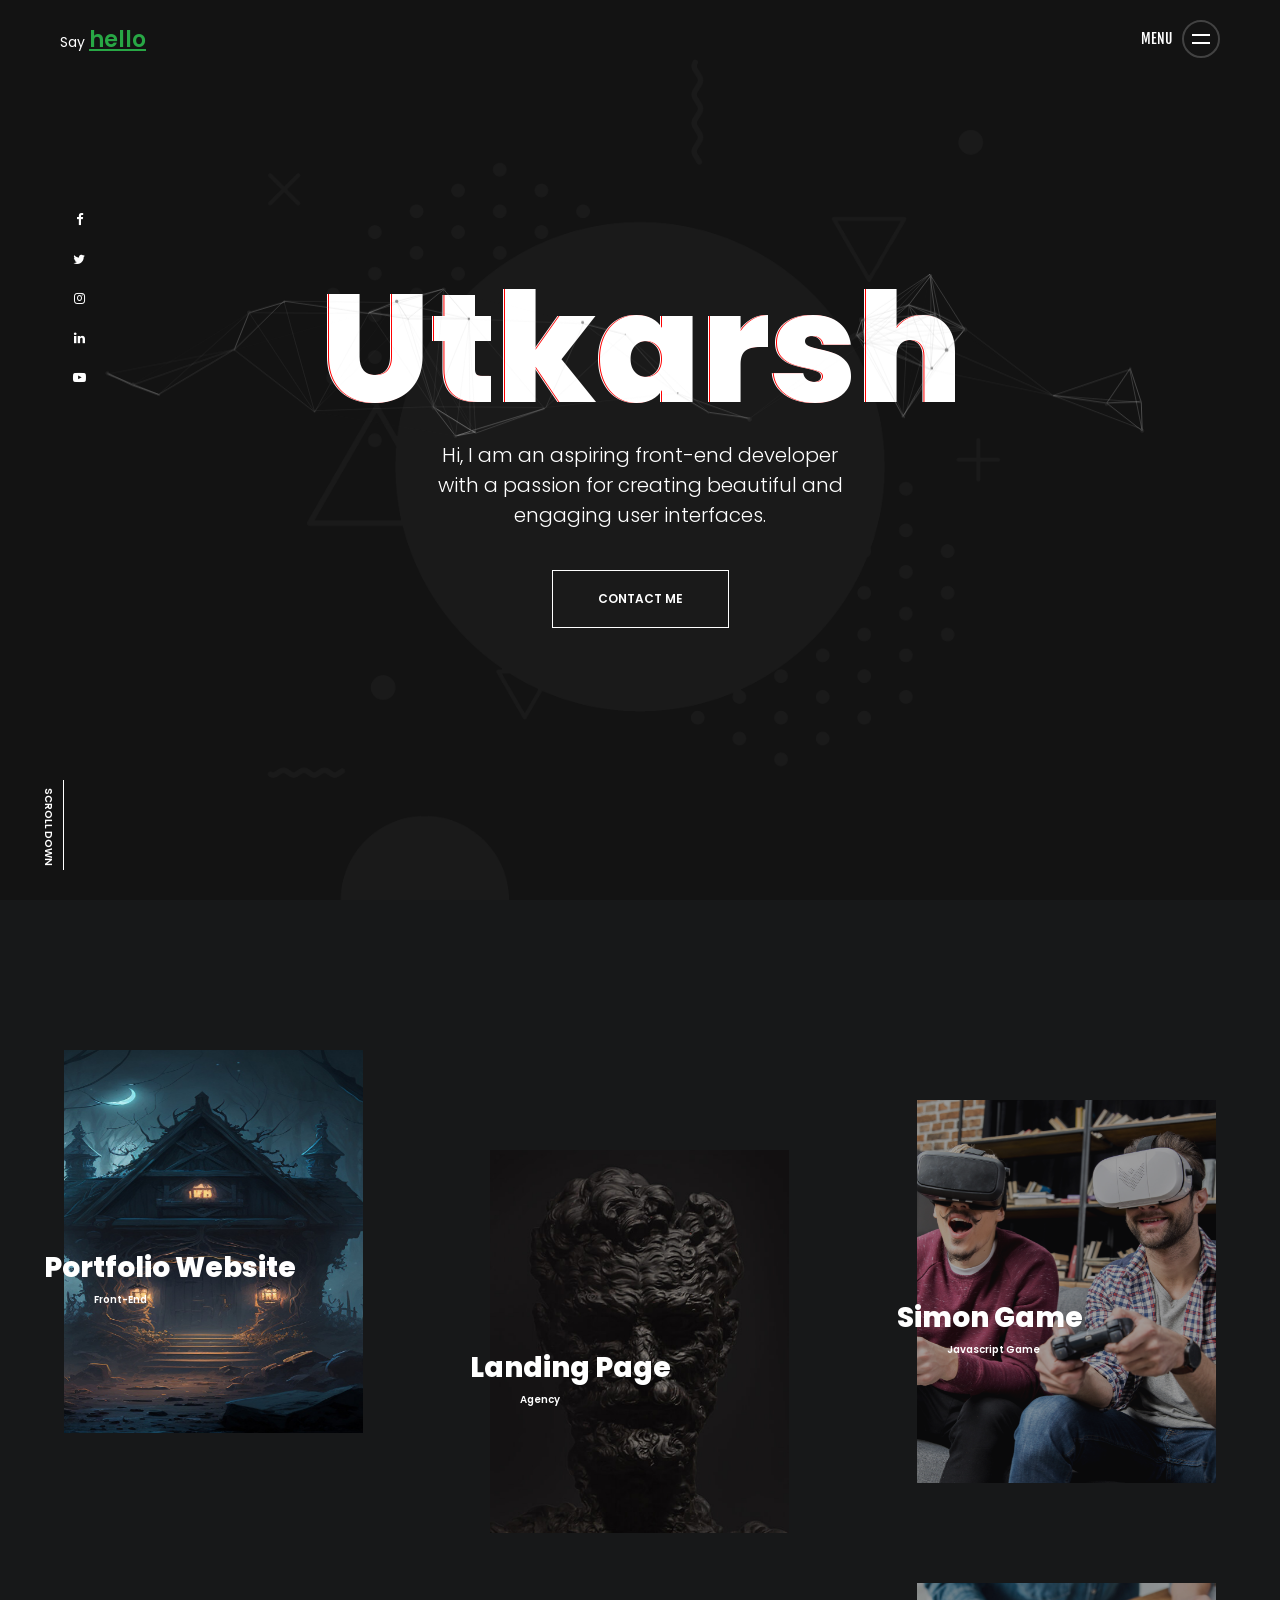
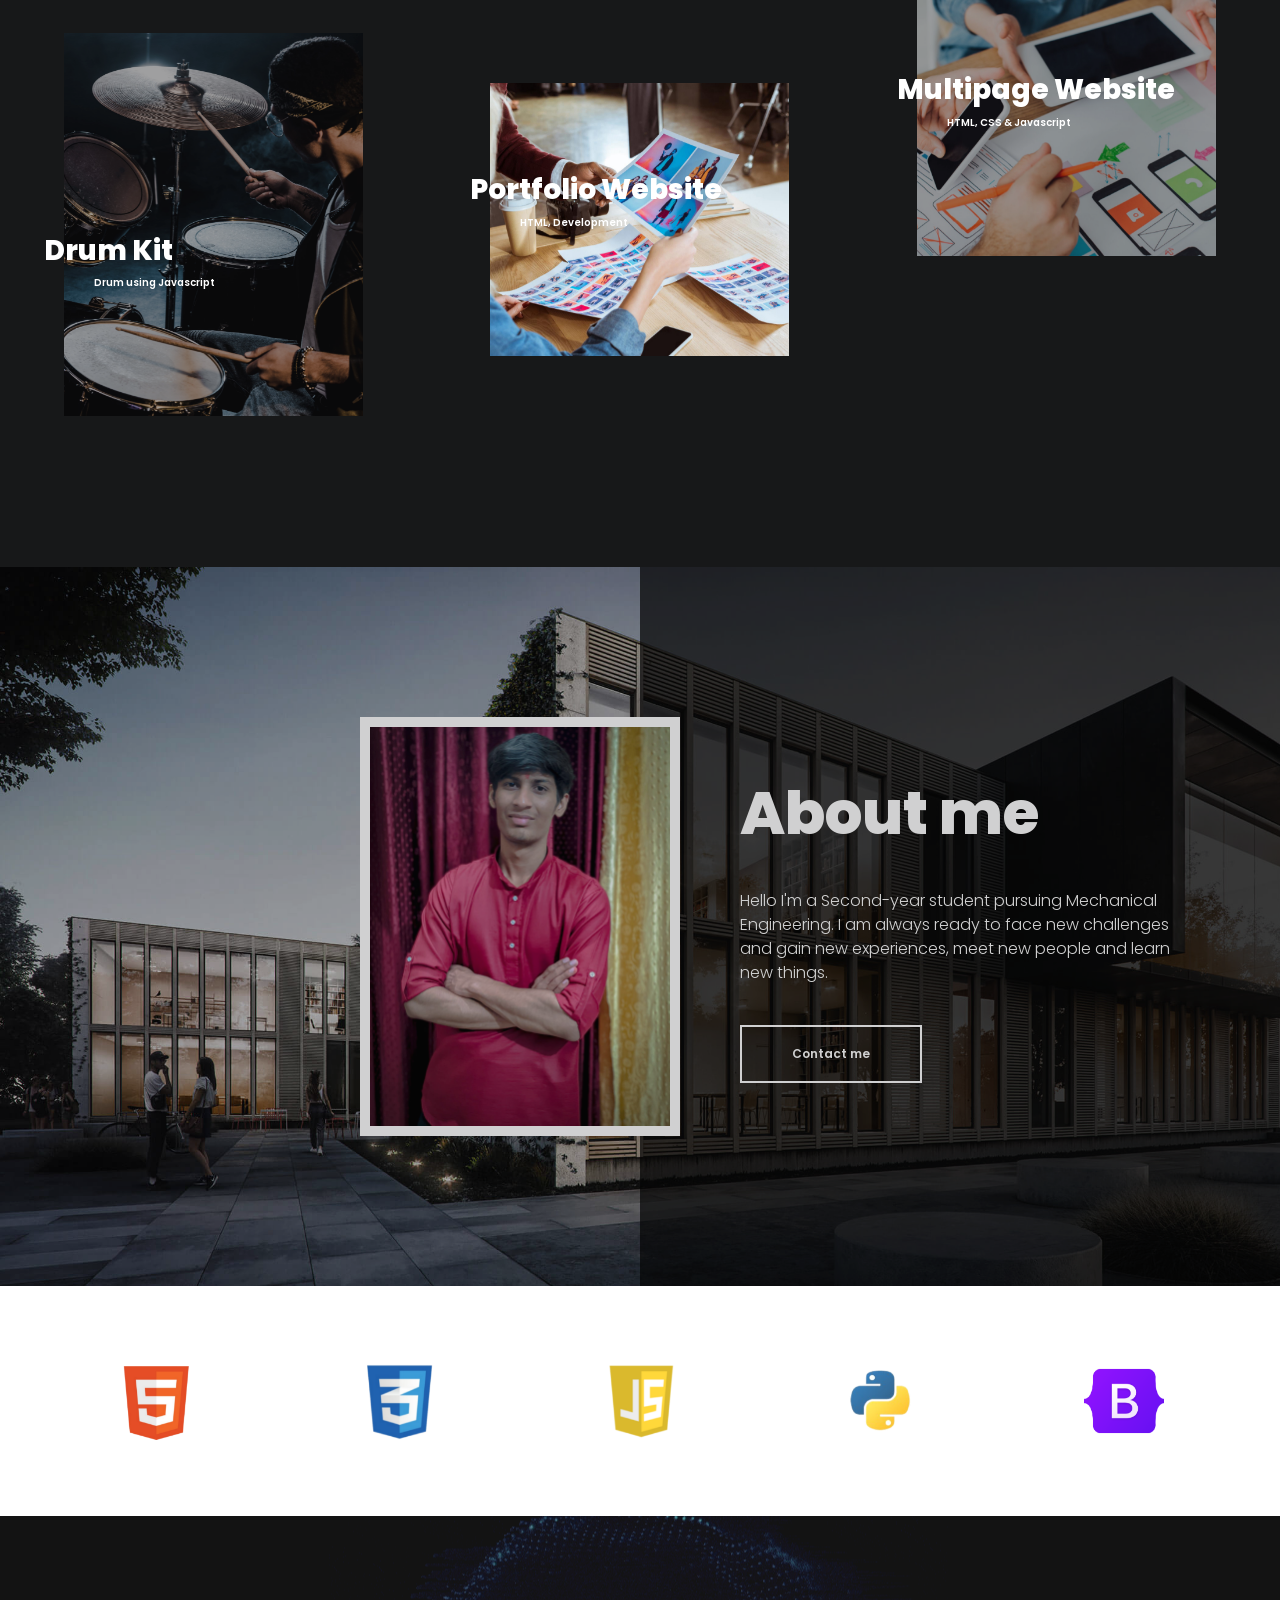
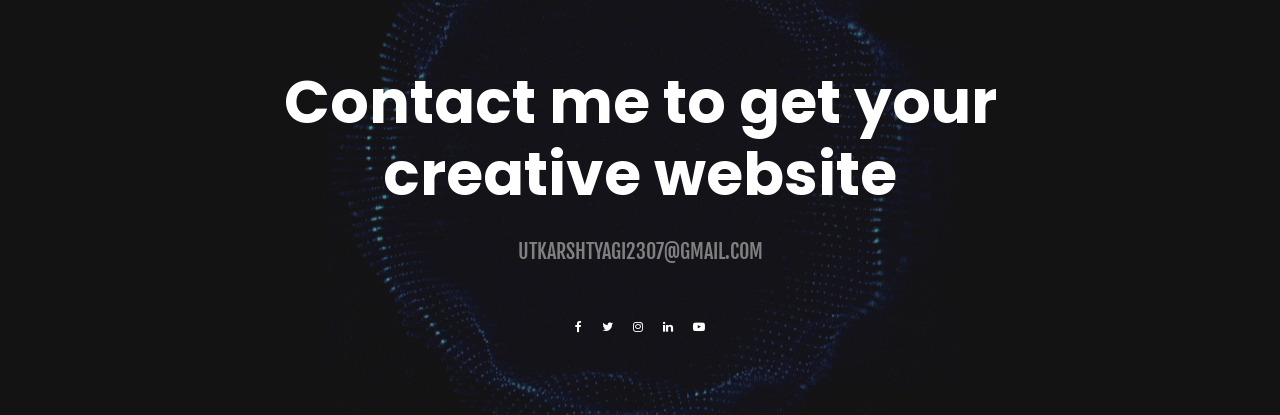
==== commit 66c529a8: "links to portfolio updated" ====
--- a/index.html
+++ b/index.html
@@ -121,42 +121,42 @@
            <img src="images/brand-logo.png" alt="Image" class="brand">
           
           <h3>Portfolio Website</h3>
-          <small>Front-End</small> <a href="case-details.html">CLICK HERE</a> </figcaption>
+          <small>Front-End</small> <a href="https://utkarsh2307ymca.github.io/paravportfolio/">CLICK HERE</a> </figcaption>
       </figure>
     </li>
     <li class="wow fadeInUp">
       <figure data-tilt> <img src="images/works02.jpg" alt="Image" class="thumb">
         <figcaption> <img src="images/brand-logo.png" alt="Image" class="brand">
           <h3>Landing Page</h3>
-          <small>Agency</small> <a href="case-details.html">CLICK HERE</a> </figcaption>
+          <small>Agency</small> <a href="https://promogenz.live/">CLICK HERE</a> </figcaption>
       </figure>
     </li>
     <li class="wow fadeInUp">
       <figure data-tilt> <img src="images/works03.png" alt="Image" class="thumb" style="opacity: 0.6;">
         <figcaption> <img src="images/brand-logo.png" alt="Image" class="brand">
           <h3>Simon Game</h3>
-          <small>Javascript Game</small> <a href="case-details.html">CLICK HERE</a> </figcaption>
+          <small>Javascript Game</small> <a href="https://utkarshtyagi2307.github.io/simongame/">CLICK HERE</a> </figcaption>
       </figure>
     </li>
     <li class="wow fadeInUp">
       <figure data-tilt> <img src="images/works04.png" alt="Image" class="thumb" style="opacity: 0.6;">
         <figcaption> <img src="images/brand-logo.png" alt="Image" class="brand">
           <h3>Drum Kit</h3>
-          <small>Drum using Javascript</small> <a href="case-details.html">CLICK HERE</a> </figcaption>
+          <small>Drum using Javascript</small> <a href="https://utkarshtyagi2307.github.io/drumkit/">CLICK HERE</a> </figcaption>
       </figure>
     </li>
     <li class="wow fadeInUp">
       <figure data-tilt> <img src="images/works05.jpeg" alt="Image" class="thumb" style="opacity: 0.6;">
         <figcaption> <img src="images/brand-logo.png" alt="Image" class="brand">
           <h3>Multipage Website</h3>
-          <small>HTML, CSS & Javascript</small> <a href="case-details.html">CLICK HERE</a> </figcaption>
+          <small>HTML, CSS & Javascript</small> <a href="https://utkarshtyagi2307.github.io/dhaneeshas/">CLICK HERE</a> </figcaption>
       </figure>
     </li>
     <li class="wow fadeInUp">
       <figure data-tilt> <img src="images/works06.jpeg" alt="Image" class="thumb">
         <figcaption> <img src="images/brand-logo.png" alt="Image" class="brand">
           <h3>Portfolio Website</h3>
-          <small>HTML, Development</small> <a href="case-details.html">CLICK HERE</a> </figcaption>
+          <small>HTML, Development</small> <a href="https://utkarshtyagi2307.github.io/portfolio/">CLICK HERE</a> </figcaption>
       </figure>
     </li>
   </ul>
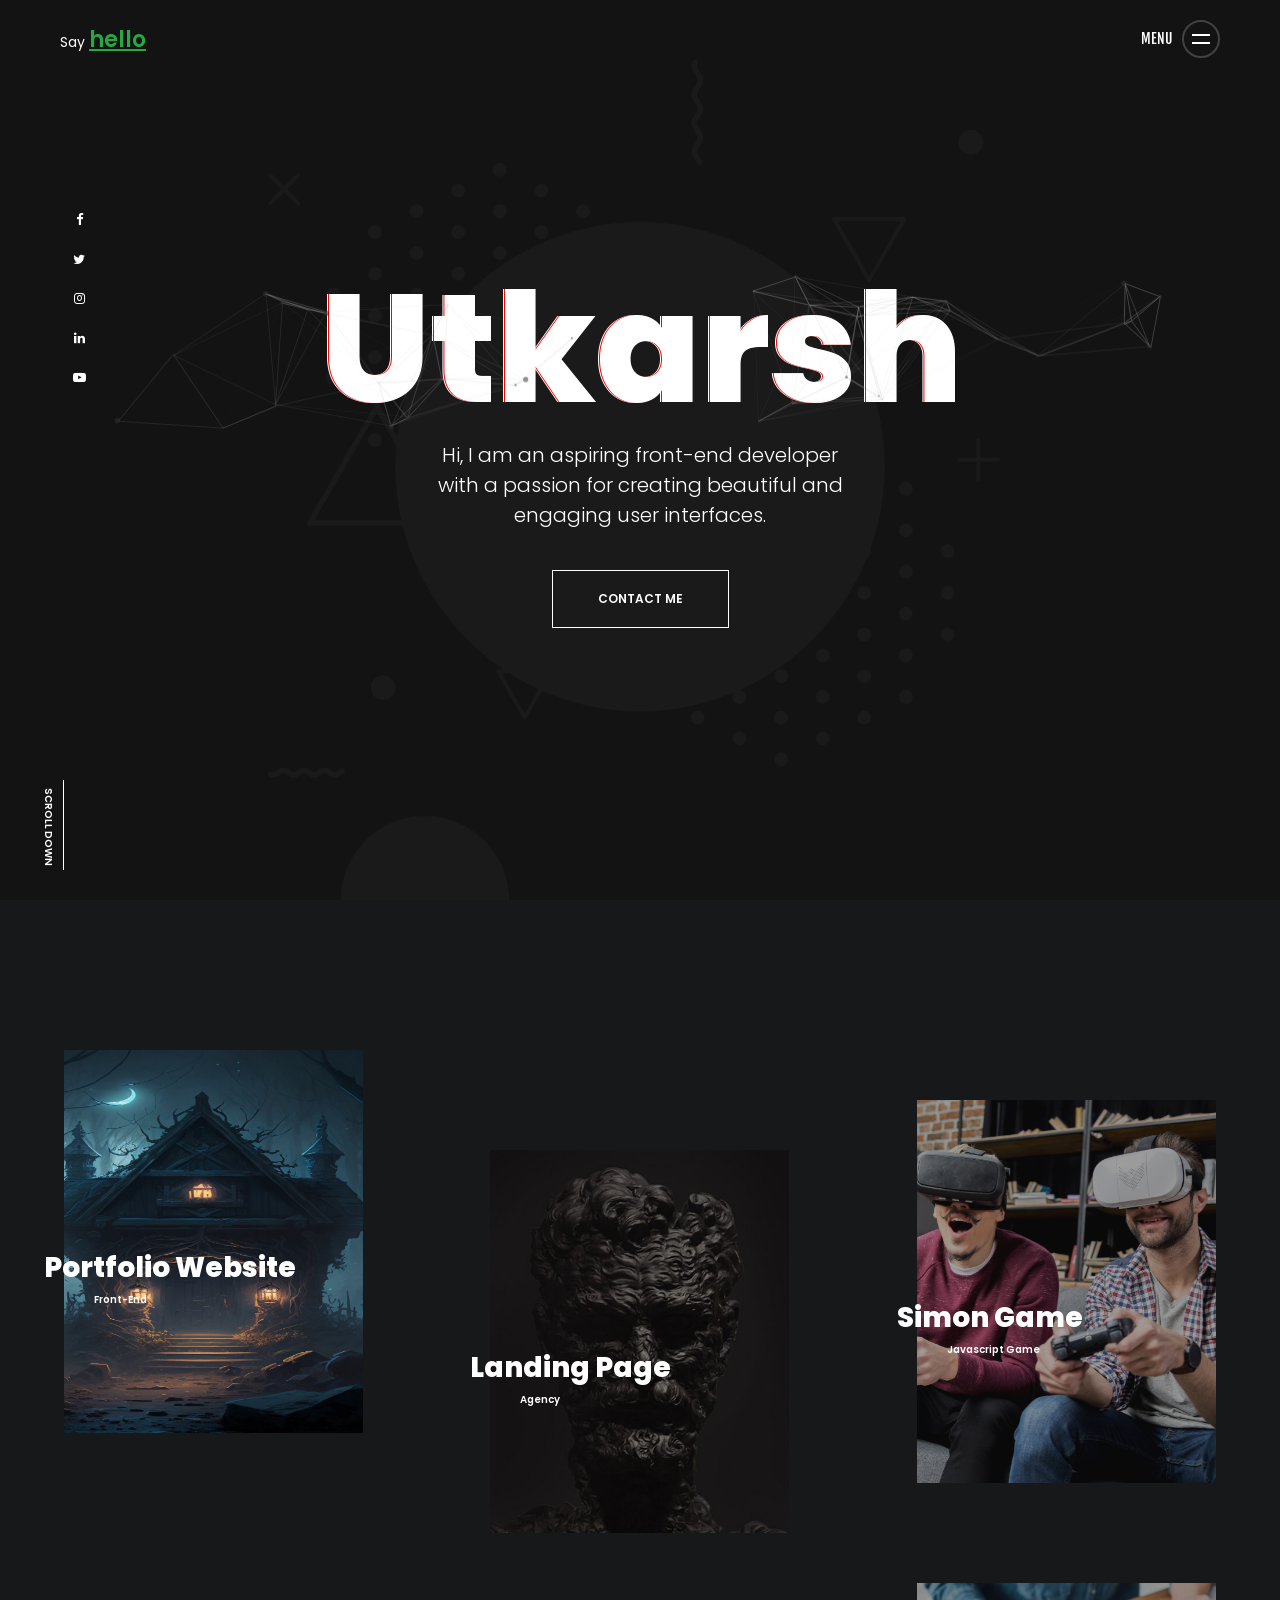
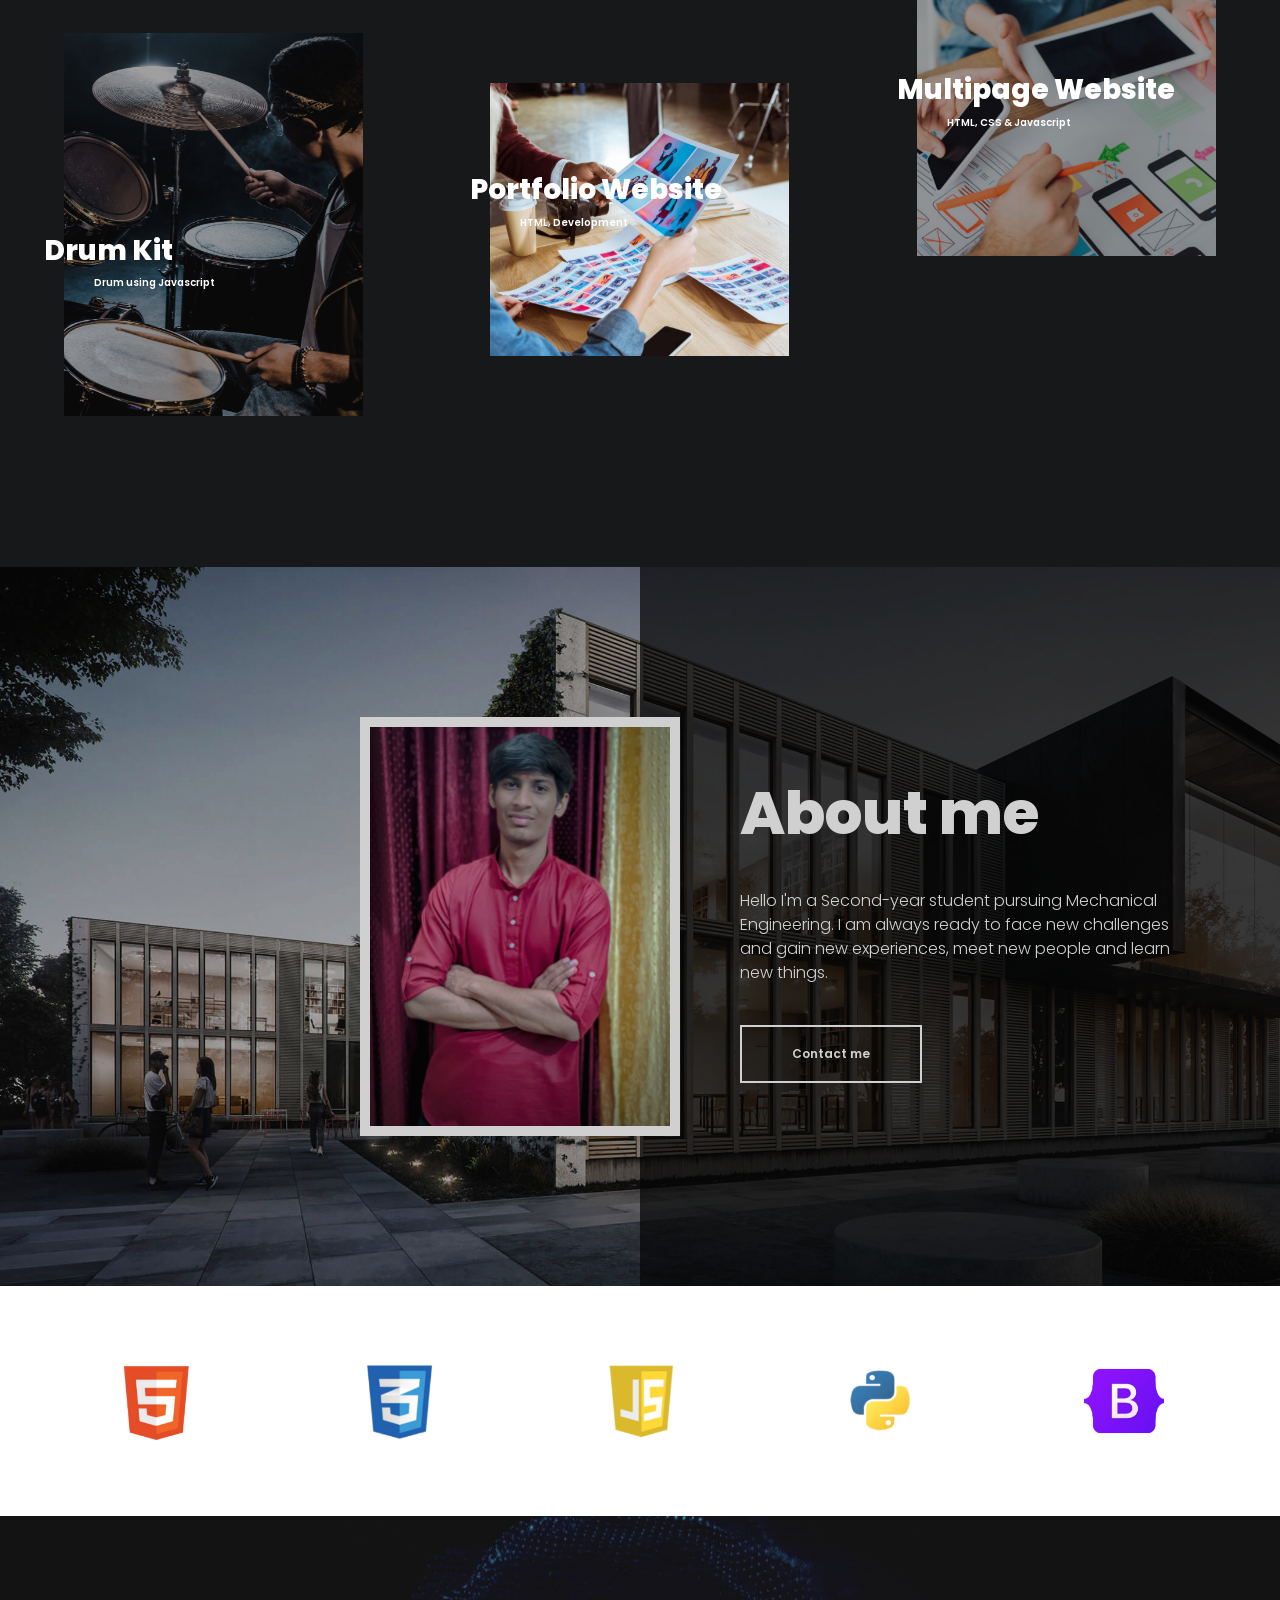
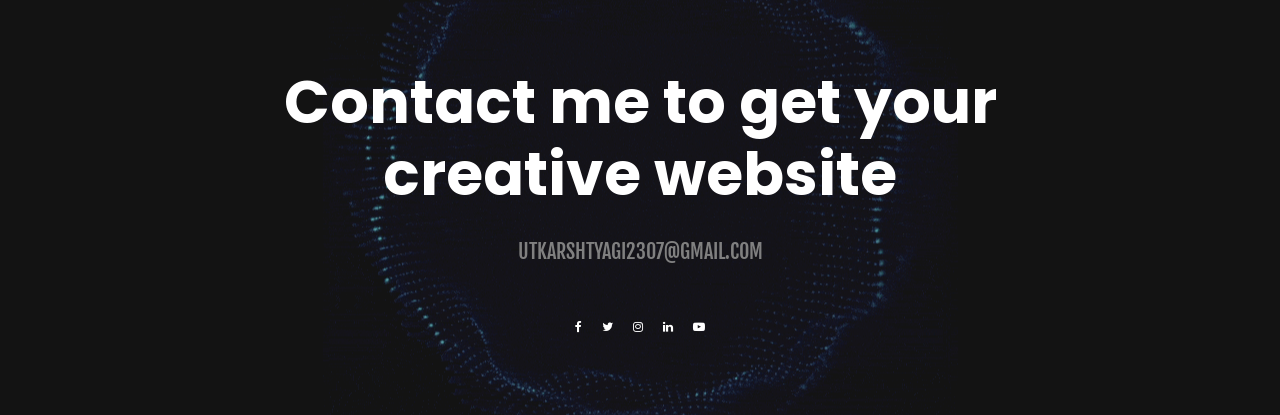
==== commit 39142fce: "Update index.html" ====
--- a/index.html
+++ b/index.html
@@ -93,7 +93,7 @@
    </div>
    <!-- end masker -->
    <h5>Hi, I am an aspiring front-end developer with a passion for creating beautiful and engaging user interfaces.</h5>
-   <a href="callto:8447203113">CONTACT ME</a>
+   <a href="tel:8447203113">CONTACT ME</a>
   </div>
   <!-- end inner -->
 </div>
@@ -307,4 +307,4 @@
   <!--End of Tawk.to Script-->
 
 </body>
-</html>+</html>
